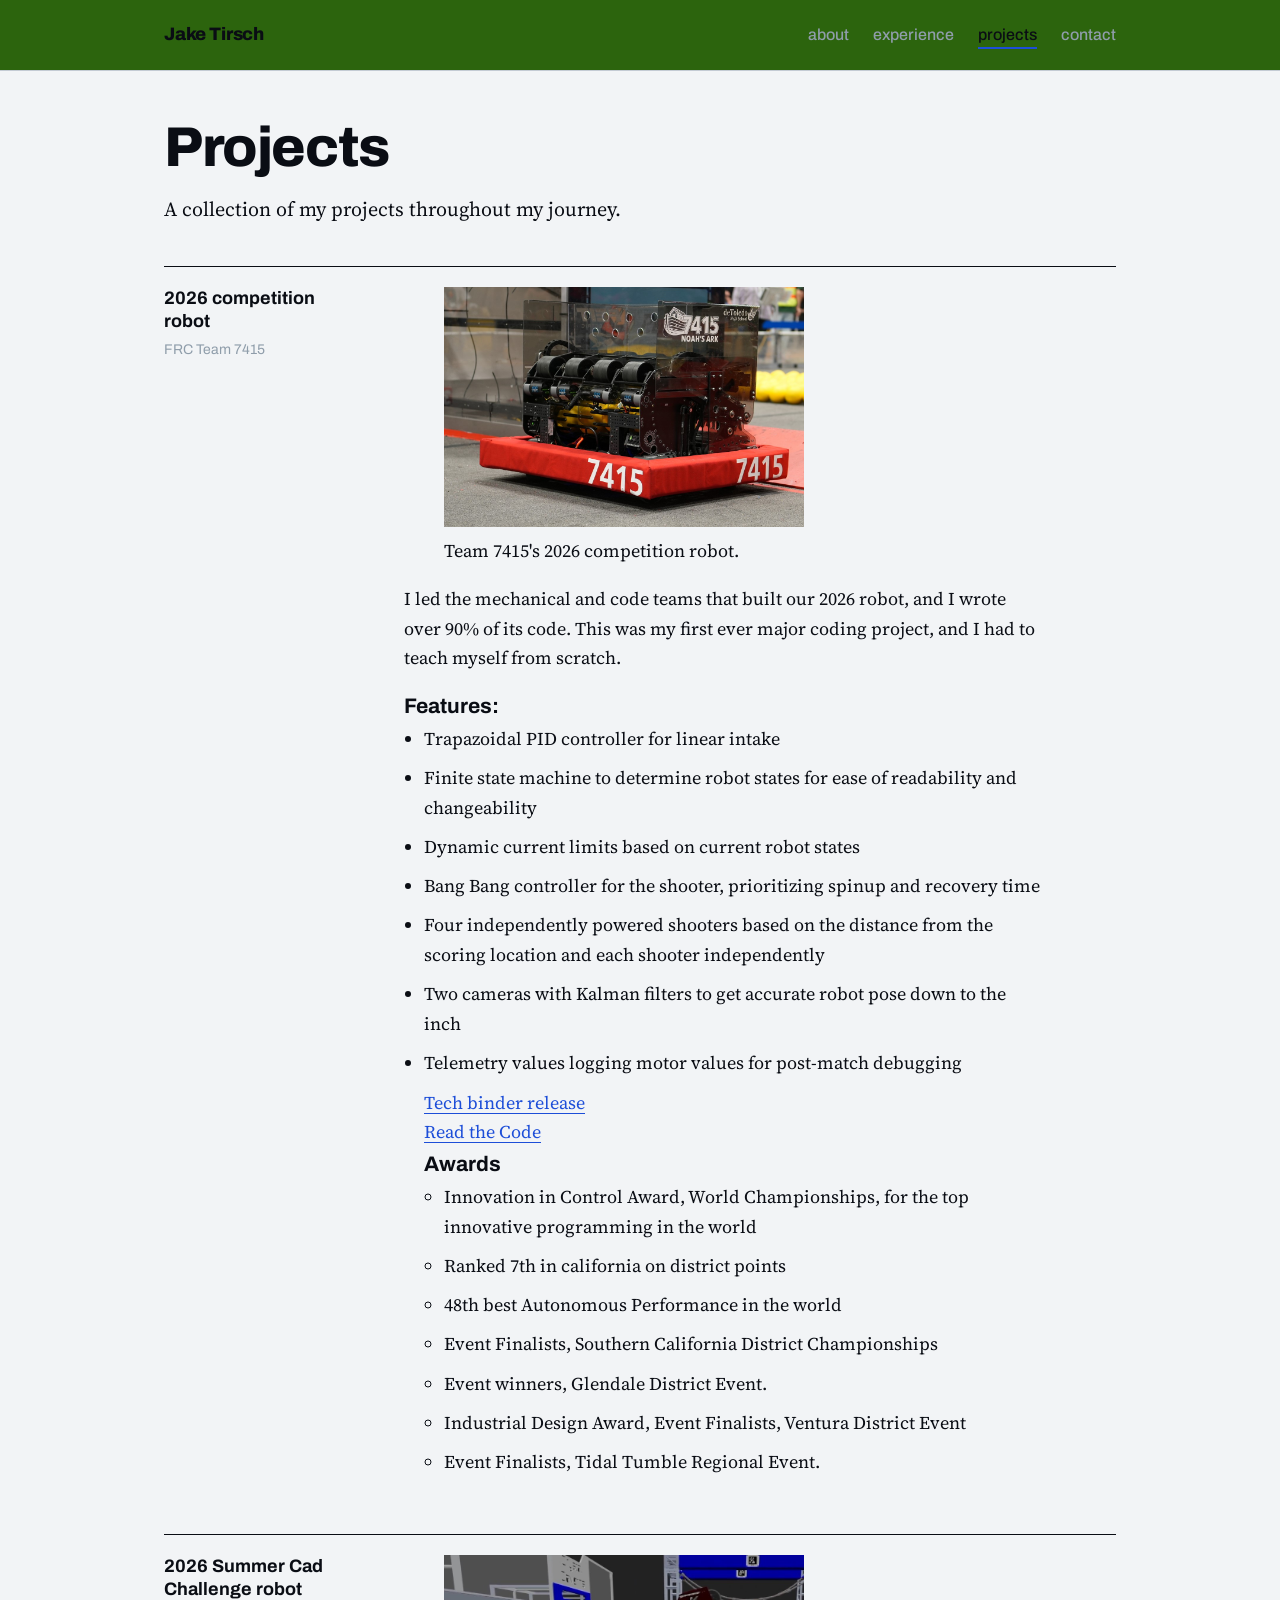
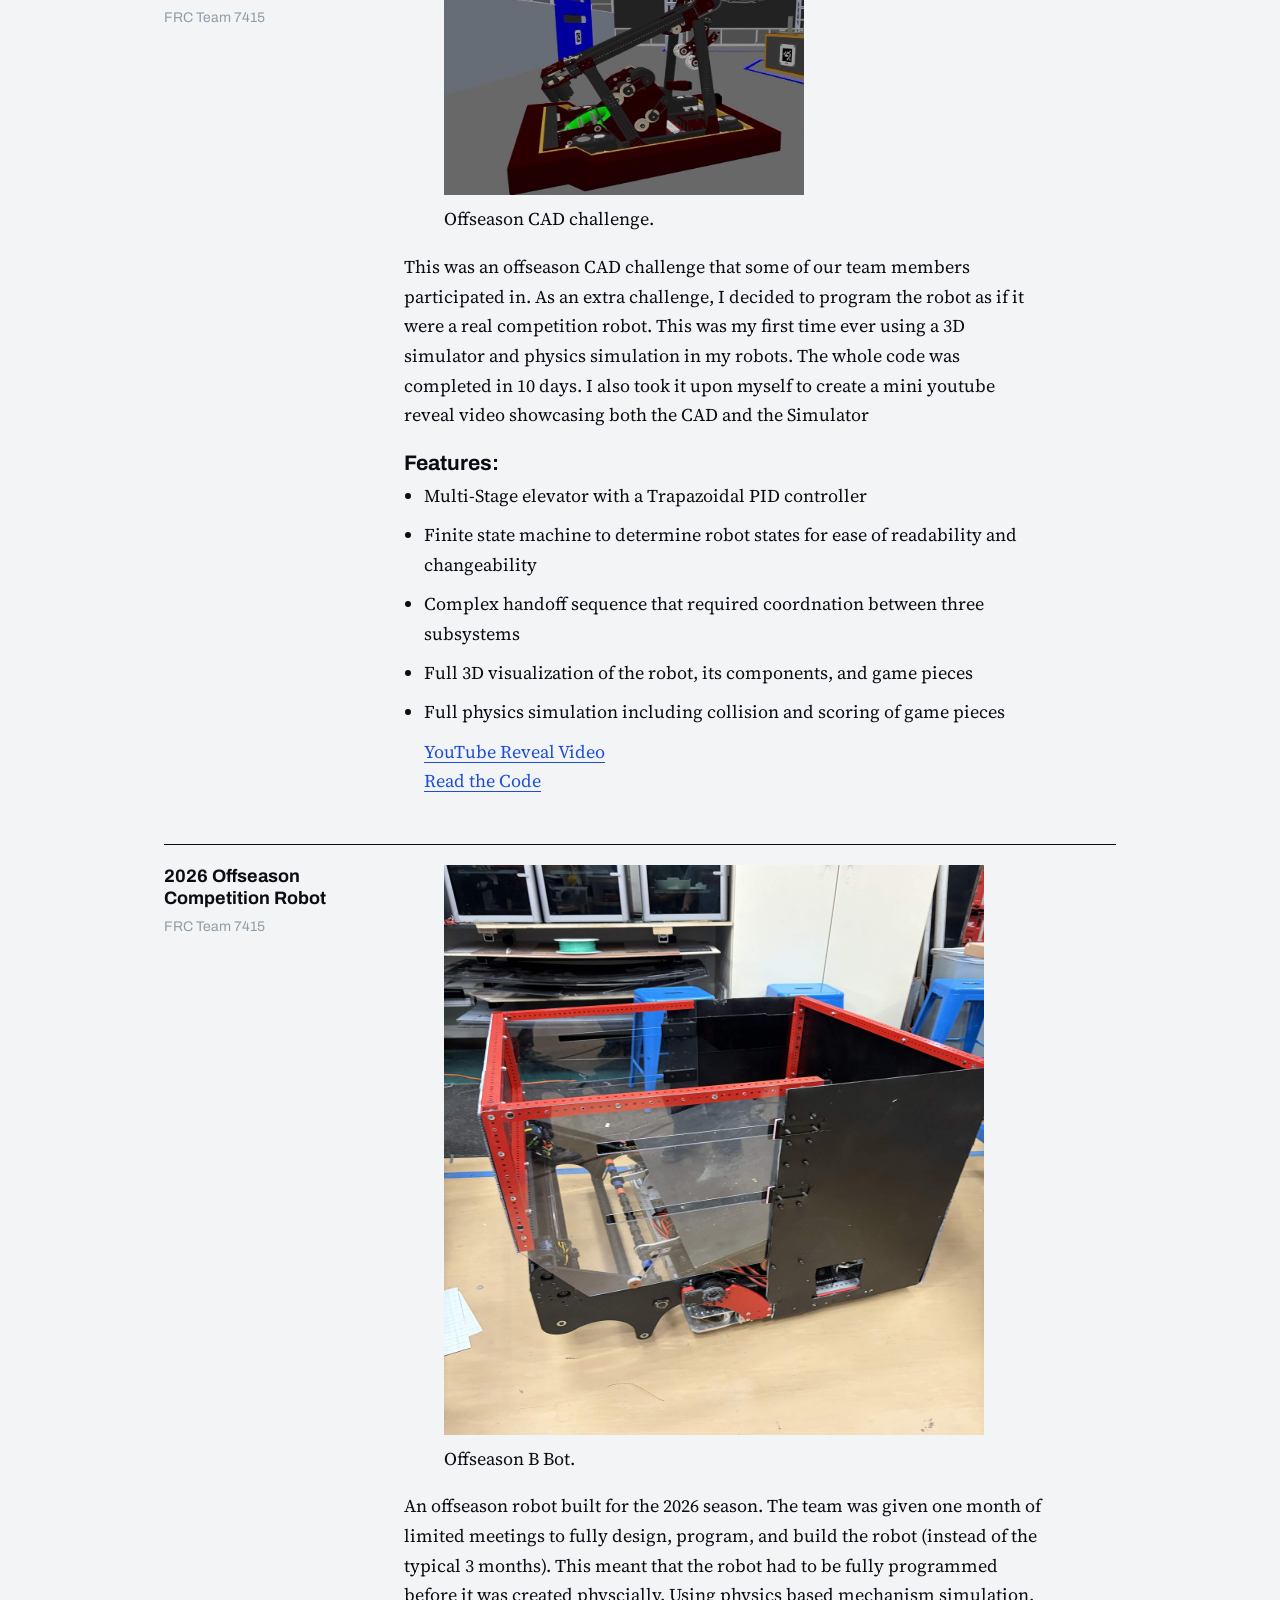
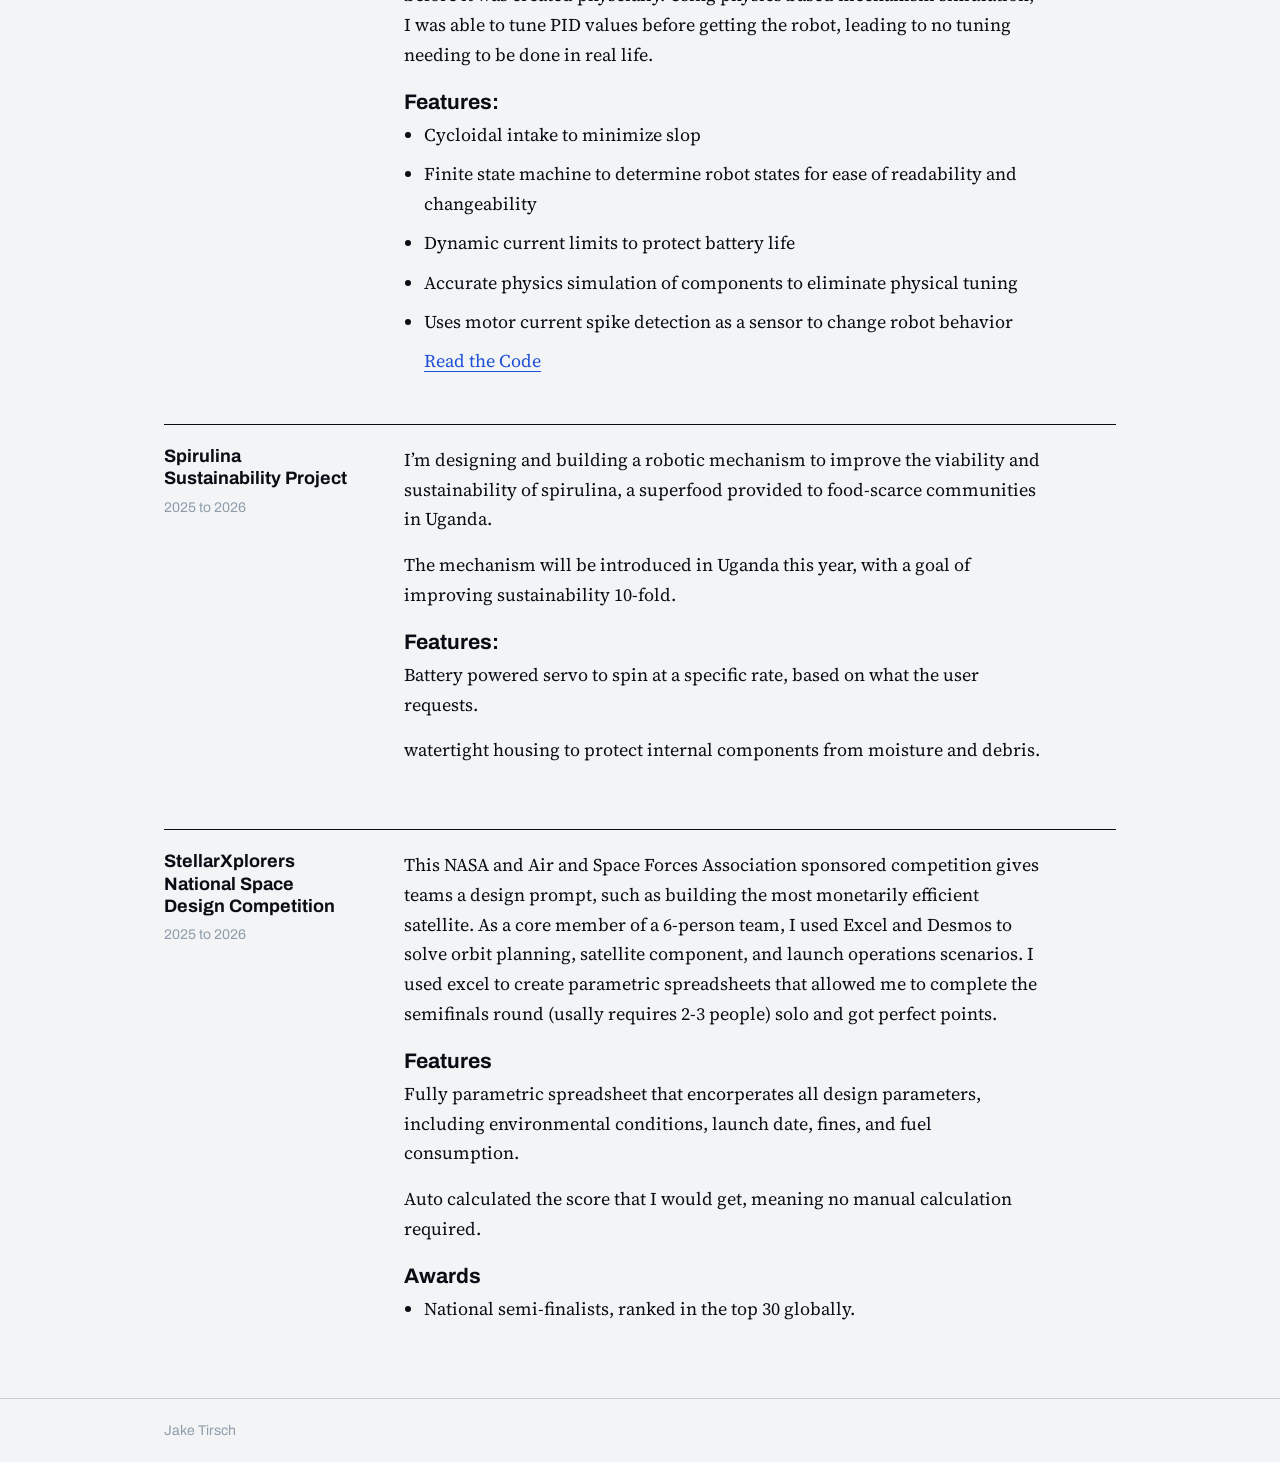
==== projects.html @ 714463dd "Init Commit yay" ====
<!DOCTYPE html>
<html lang="en">
<head>
  <meta charset="UTF-8">
  <meta name="viewport" content="width=device-width, initial-scale=1.0">
  <title>Projects | Jake Tirsch</title>
  <meta name="description" content="All my projects throughout my journey.">
  <meta name="theme-color" content="#1D4ED8">
  <link rel="preconnect" href="https://fonts.googleapis.com">
  <link rel="preconnect" href="https://fonts.gstatic.com" crossorigin>
  <link href="https://fonts.googleapis.com/css2?family=Archivo:wght@500;700;800&family=Source+Serif+4:ital,wght@0,400;0,600;1,400&display=swap" rel="stylesheet">
  <link rel="stylesheet" href="style.css">
  <link rel="stylesheet" href="projects.css">
</head>
<body>
  <header class="site-header">
    <div class="wrap">
      <a class="brand" href="index.html">Jake Tirsch</a>
      <nav class="site-nav" aria-label="Main">
        <ul>
          <li><a href="index.html">about</a></li>
          <li><a href="experience.html">experience</a></li>
          <li><a href="projects.html" aria-current="page">projects</a></li>
          <li><a href="contact.html">contact</a></li>
        </ul>
      </nav>
    </div>
  </header>

  <main>
    <div class="wrap">
      <div class="page-head">
        <h1 class="page-title">Projects</h1>
        <p class="lede">A collection of my projects throughout my journey.</p>
      </div>

      <!-- ============ PROJECT 1: 2026 competition robot ============ -->
      <section class="row" aria-labelledby="robot-h">
        <div>
          <h2 id="robot-h">2026 competition robot</h2>
          <p class="meta">FRC Team 7415</p>
        </div>
        <div class="row-body">
          <figure class="project-figure">
            <img src="Assets/ark.jpg" width="360" height="240">
            <figcaption>Team 7415's 2026 competition robot.</figcaption>
          </figure>

          <p>I led the mechanical and code teams that built our 2026 robot, and I wrote over 90% of its code. This was my first ever major coding project, and I had to teach myself from scratch.</p>
          <h3>Features:</h3>
          <ul>
            <li>Trapazoidal PID controller for linear intake</li>
            <li>Finite state machine to determine robot states for ease of readability and changeability</li>
            <li>Dynamic current limits based on current robot states</li>
            <li>Bang Bang controller for the shooter, prioritizing spinup and recovery time</li>
            <li>Four independently powered shooters based on the distance from the scoring location and each shooter independently</li>
            <li>Two cameras with Kalman filters to get accurate robot pose down to the inch</li>
            <li>Telemetry values logging motor values for post-match debugging</li>
          <div class="actions">
            <a class="button" href="https://www.chiefdelphi.com/t/team-7415-jaguar-robotics-2026-cad-code-and-tech-binder-release/521822" target="_blank" rel="noopener noreferrer">Tech binder release<span class="visually-hidden"></span></a>
            <br>
            <!-- PUT YOUR CODE LINK between the quotes after href= (for example your GitHub repo) -->
            <a class="button button-outline" href="https://github.com/Jaguar-Robotics/FRC7415-2026Code/tree/CurrentLimits" target="_blank" rel="noopener noreferrer">Read the Code<span class="visually-hidden"> </span></a>
          </div>

          <h3 class="subhead">Awards</h3>
          <ul>
            <li>Innovation in Control Award, World Championships, for the top innovative programming in the world</li>
            <li>Ranked 7th in california on district points</li>
            <li>48th best Autonomous Performance in the world</li>
            <li>Event Finalists, Southern California District Championships</li>
            <li>Event winners, Glendale District Event.</li>
            <li>Industrial Design Award, Event Finalists, Ventura District Event</li>
            <li>Event Finalists, Tidal Tumble Regional Event.</li> 

          </ul>
        </div>
      </section>

            <!-- ============ PROJECT 2: OverClocked Cadathon ============ -->
      <section class="row" aria-labelledby="robot-h">
        <div>
          <h2 id="robot-h">2026 Summer Cad Challenge robot</h2>
          <p class="meta">FRC Team 7415</p>
        </div>
        <div class="row-body">
          <figure class="project-figure">
            <img src="Assets/Phynex..jpg" width="360" height="240">
            <figcaption>Offseason CAD challenge.</figcaption>
          </figure>

          <p>This was an offseason CAD challenge that some of our team members participated in. As an extra challenge, I decided to program the robot as if it were a real competition robot. This was my first time ever using a 3D simulator and physics simulation in my robots. The whole code was completed in 10 days. I also took it upon myself to create a mini youtube reveal video showcasing both the CAD and the Simulator</p>
          <h3>Features:</h3>
          <ul>
            <li>Multi-Stage elevator with a Trapazoidal PID controller</li>
            <li>Finite state machine to determine robot states for ease of readability and changeability</li>
            <li>Complex handoff sequence that required coordnation between three subsystems</li>
            <li>Full 3D visualization of the robot, its components, and game pieces</li>
            <li>Full physics simulation including collision and scoring of game pieces</li>
          <div class="actions">
            <a class="button" href="https://www.youtube.com/watch?v=iF5AEYLJcEI" target="_blank" rel="noopener noreferrer">YouTube Reveal Video<span class="visually-hidden"></span></a>
            <br>
            <!-- PUT YOUR CODE LINK between the quotes after href= (for example your GitHub repo) -->
            <a class="button button-outline" href="https://github.com/Jaguar-Robotics/OverclockedCADATHON2026" target="_blank" rel="noopener noreferrer">Read the Code<span class="visually-hidden"> </span></a>
          </div>
      </section>

            <!-- ============ PROJECT 3: Tickbot ============ -->
      <section class="row" aria-labelledby="robot-h">
        <div>
          <h2 id="robot-h">2026 Offseason Competition Robot</h2>
          <p class="meta">FRC Team 7415</p>
        </div>
        <div class="row-body">
          <figure class="project-figure">
            <img src="Assets/Tick.jpg" width="540" height="570">
            <figcaption>Offseason B Bot.</figcaption>
          </figure>

          <p>An offseason robot built for the 2026 season. The team was given one month of limited meetings to fully design, program, and build the robot (instead of the typical 3 months). This meant that the robot had to be fully programmed before it was created physcially. Using physics based mechanism simulation, I was able to tune PID values before getting the robot, leading to no tuning needing to be done in real life.</p>
          <h3>Features:</h3>
          <ul>
            <li>Cycloidal intake to minimize slop</li>
            <li>Finite state machine to determine robot states for ease of readability and changeability</li>
            <li>Dynamic current limits to protect battery life</li>
            <li>Accurate physics simulation of components to eliminate physical tuning</li>
            <li>Uses motor current spike detection as a sensor to change robot behavior</li>
          <div class="actions">
            <a class="button" href="https://github.com/Jaguar-Robotics/2026-Rebuilt-B-Bot/tree/controls-and-outpost-update" target="_blank" rel="noopener noreferrer">Read the Code<span class="visually-hidden"></span></a>
          </div>
      </section>


      <!-- ============ PROJECT 2: Spirulina (no awards, so no Awards section) ============ -->
      <section class="row" aria-labelledby="spirulina-h">
        <div>
          <h2 id="spirulina-h">Spirulina Sustainability Project</h2>
          <p class="meta">2025 to 2026</p>
        </div>
        <div class="row-body">
          <p>I’m designing and building a robotic mechanism to improve the viability and sustainability of spirulina, a superfood provided to food-scarce communities in Uganda.</p>
          <p>The mechanism will be introduced in Uganda this year, with a goal of improving sustainability 10-fold.</p>

          <div class="notes">
            <h3>Features:</h3>
            <!-- REPLACE the text below with your own writing -->
            <p>Battery powered servo to spin at a specific rate, based on what the user requests.</p>
            <p>watertight housing to protect internal components from moisture and debris.</p>
          </div>
        </div>
      </section>

      <!-- ============ PROJECT 3: StellarXplorers ============ -->
      <section class="row" aria-labelledby="stellar-h">
        <div>
          <h2 id="stellar-h">StellarXplorers National Space Design Competition</h2>
          <p class="meta">2025 to 2026</p>
        </div>
        <div class="row-body">
          <p>This NASA and Air and Space Forces Association sponsored competition gives teams a design prompt, such as building the most monetarily efficient satellite. As a core member of a 6-person team, I used Excel and Desmos to solve orbit planning, satellite component, and launch operations scenarios. I used excel to create parametric spreadsheets that allowed me to complete the semifinals round (usally requires 2-3 people) solo and got perfect points.</p>

          <div class="notes">
            <h3>Features</h3>
            <p>Fully parametric spreadsheet that encorperates all design parameters, including environmental conditions, launch date, fines, and fuel consumption.</p>
            <p>Auto calculated the score that I would get, meaning no manual calculation required.</p>
          </div>

          <h3 class="subhead">Awards</h3>
          <ul>
            <li>National semi-finalists, ranked in the top 30 globally.</li>
          </ul>
        </div>
      </section>
    </div>
  </main>

  <footer class="site-footer">
    <div class="wrap">Jake Tirsch</div>
  </footer>
</body>
</html>
---- style.css ----
:root {
  --paper: #F2F4F6;
  --ink: #0a0d14;
  --steel: #8f9daa;
  --rule: #C4CBD4;
  --blue: #1D4ED8;
  --darkgreen: #2c640d;
  --sans: "Archivo", "Helvetica Neue", Arial, sans-serif;
  --serif: "Source Serif 4", Georgia, "Times New Roman", serif;
}

*, *::before, *::after { box-sizing: border-box; }

html { -webkit-text-size-adjust: 100%; }

body {
  margin: 0;
  background: var(--paper);
  color: var(--ink);
  font-family: var(--serif);
  font-size: 1.125rem;
  line-height: 1.65;
}

.wrap {
  max-width: 62rem;
  margin: 0 auto;
  padding: 0 1.25rem;
}

a { color: var(--blue); text-underline-offset: 0.2em; }
a:focus-visible {
  outline: 3px solid var(--blue);
  outline-offset: 3px;
  border-radius: 2px;
}

/* Header and navigation */
.site-header { border-bottom: 1px solid var(--rule); }
.site-header .wrap {
  display: flex;
  flex-wrap: wrap;
  align-items: baseline;
  justify-content: space-between;
  gap: 0.5rem 2rem;
  padding-top: 1.25rem;
  padding-bottom: 1.25rem;
}
.site-header {
  background: var(--darkgreen);
  border-bottom: 1px solid var(--rule);
}
.brand {
  font-family: var(--sans);
  font-weight: 800;
  font-size: 1.125rem;
  letter-spacing: -0.01em;
  color: var(--ink);
  text-decoration: none;
}
.site-nav ul {
  display: flex;
  flex-wrap: wrap;
  gap: 0.25rem 1.5rem;
  list-style: none;
  margin: 0;
  padding: 0;
  font-family: var(--sans);
  font-weight: 500;
  font-size: 1rem;
}
.site-nav a {
  color: var(--steel);
  text-decoration: none;
  padding: 0.25rem 0;
  border-bottom: 2px solid transparent;
}
.site-nav a:hover { color: var(--ink); }
.site-nav a[aria-current="page"] {
  color: var(--ink);
  border-bottom-color: var(--blue);
}

main { padding: 3rem 0 4rem; }

/* Headings */
h1, h2, h3 { font-family: var(--sans); margin: 0; }

.page-title {
  font-weight: 800;
  font-size: clamp(2.25rem, 6vw, 3.5rem);
  line-height: 1.05;
  letter-spacing: -0.025em;
}
.lede {
  font-size: 1.25rem;
  max-width: 36rem;
  margin: 1rem 0 0;
}

/* Home hero: a dimensioned name and a drawing-style title block */
.measure { display: inline-block; max-width: 100%; }

.dim {
  display: flex;
  align-items: center;
  gap: 0.75rem;
  color: var(--blue);
  font-family: var(--sans);
  font-weight: 500;
  font-size: 0.875rem;
  border-left: 1px solid currentColor;
  border-right: 1px solid currentColor;
  padding: 0.35rem 0;
  margin-bottom: 0.25rem;
}
.dim i {
  display: block;
  flex: 1;
  height: 1px;
  background: currentColor;
  position: relative;
}
.dim i:first-child::before,
.dim i:last-child::after {
  content: "";
  position: absolute;
  top: -4px;
  width: 9px;
  height: 9px;
  background: currentColor;
}
.dim i:first-child::before {
  left: 0;
  clip-path: polygon(0 50%, 100% 0, 100% 100%);
}
.dim i:last-child::after {
  right: 0;
  clip-path: polygon(100% 50%, 0 0, 0 100%);
}

.hero-name {
  font-weight: 400;
  font-size: 	clamp(2rem, 6vw, 3.5rem);
  line-height: 0.95;
  letter-spacing: -0.04em;
}
.intro {
  font-size: 1.375rem;
  max-width: 38rem;
  margin: 2rem 0 0;
}

.titleblock {
  display: grid;
  grid-template-columns: repeat(auto-fit, minmax(11rem, 1fr));
  gap: 1px;
  background: var(--ink);
  border: 2px solid var(--ink);
  margin: 2.5rem 0 0;
  font-family: var(--sans);
}
.titleblock > div {
  background: var(--paper);
  padding: 0.6rem 0.9rem;
}
.titleblock dt {
  font-size: 0.8125rem;
  color: var(--steel);
}
.titleblock dd {
  margin: 0;
  font-weight: 600;
  font-size: 1rem;
  line-height: 1.35;
}

/* Content rows: heading in the left column, content on the right */
.row {
  display: grid;
  grid-template-columns: 12rem 1fr;
  gap: 1rem 3rem;
  border-top: 1px solid var(--ink);
  padding-top: 1.25rem;
  margin-top: 3rem;
}
.row h2 {
  font-size: 1.125rem;
  font-weight: 700;
  line-height: 1.25;
}
.row .meta {
  margin: 0.35rem 0 0;
  font-family: var(--sans);
  font-size: 0.875rem;
  color: var(--steel);
}
.row-body { max-width: 40rem; }
.row-body > :first-child { margin-top: 0; }
.row-body p { margin: 0 0 1rem; }
.row-body ul { margin: 0; padding-left: 1.25rem; }
.row-body li { margin-bottom: 0.6rem; }

.page-head + .row { margin-top: 2.5rem; }

/* Results table */
table {
  width: 100%;
  border-collapse: collapse;
  font-size: 1rem;
  line-height: 1.5;
}
caption {
  text-align: left;
  font-family: var(--sans);
  font-size: 0.875rem;
  color: var(--steel);
  padding-bottom: 0.5rem;
}
th, td {
  text-align: left;
  vertical-align: top;
  padding: 0.7rem 1rem 0.7rem 0;
  border-bottom: 1px solid var(--rule);
}
thead th {
  font-family: var(--sans);
  font-weight: 500;
  font-size: 0.875rem;
  color: var(--steel);
  border-bottom: 1px solid var(--ink);
}
tbody th {
  font-family: var(--sans);
  font-weight: 700;
  width: 38%;
}

/* Contact */
.email {
  font-family: var(--sans);
  font-weight: 700;
  font-size: clamp(1.25rem, 4vw, 1.75rem);
  overflow-wrap: anywhere;
}

/* Footer */
.site-footer {
  border-top: 1px solid var(--rule);
  font-family: var(--sans);
  font-size: 0.875rem;
  color: var(--steel);
}
.site-footer .wrap { padding-top: 1.25rem; padding-bottom: 1.25rem; }

@media (max-width: 48rem) {
  .row { grid-template-columns: 1fr; gap: 0.5rem; }
  main { padding-top: 2rem; }
  tbody th { width: 42%; }
}
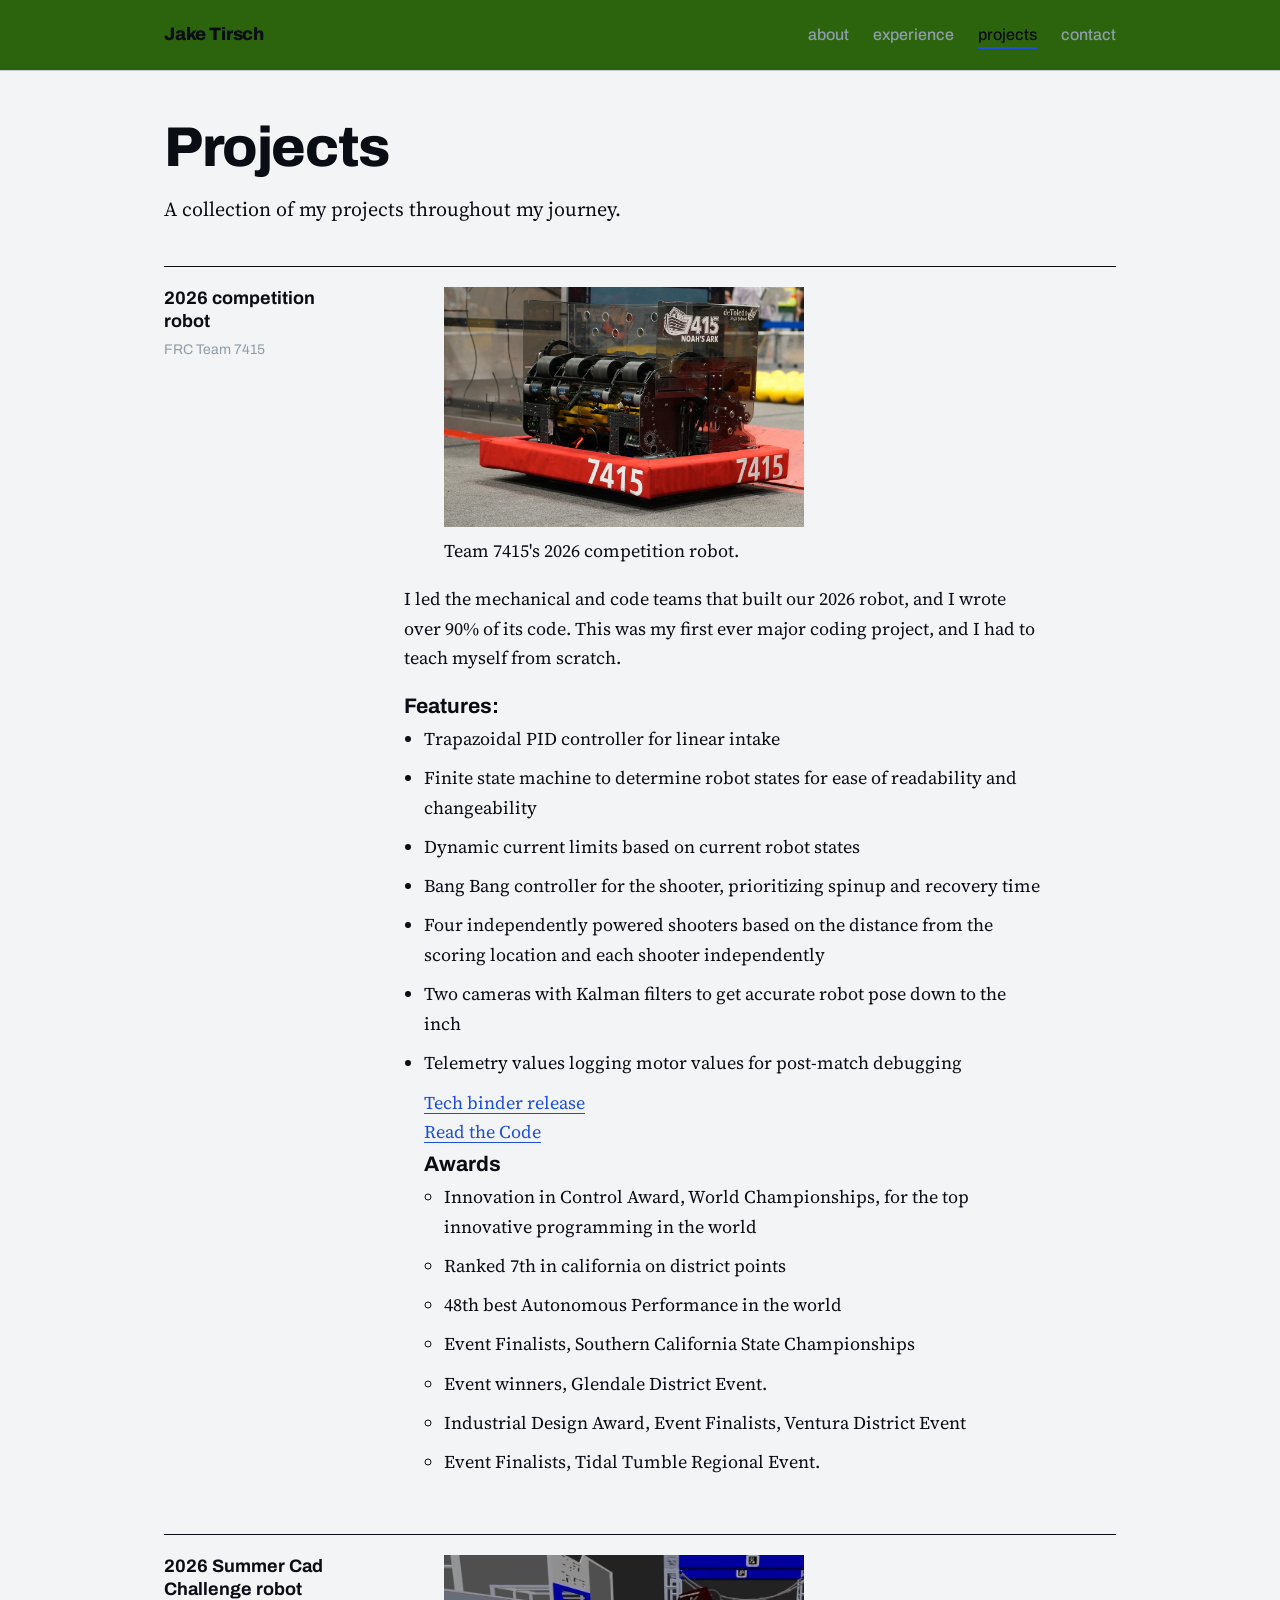
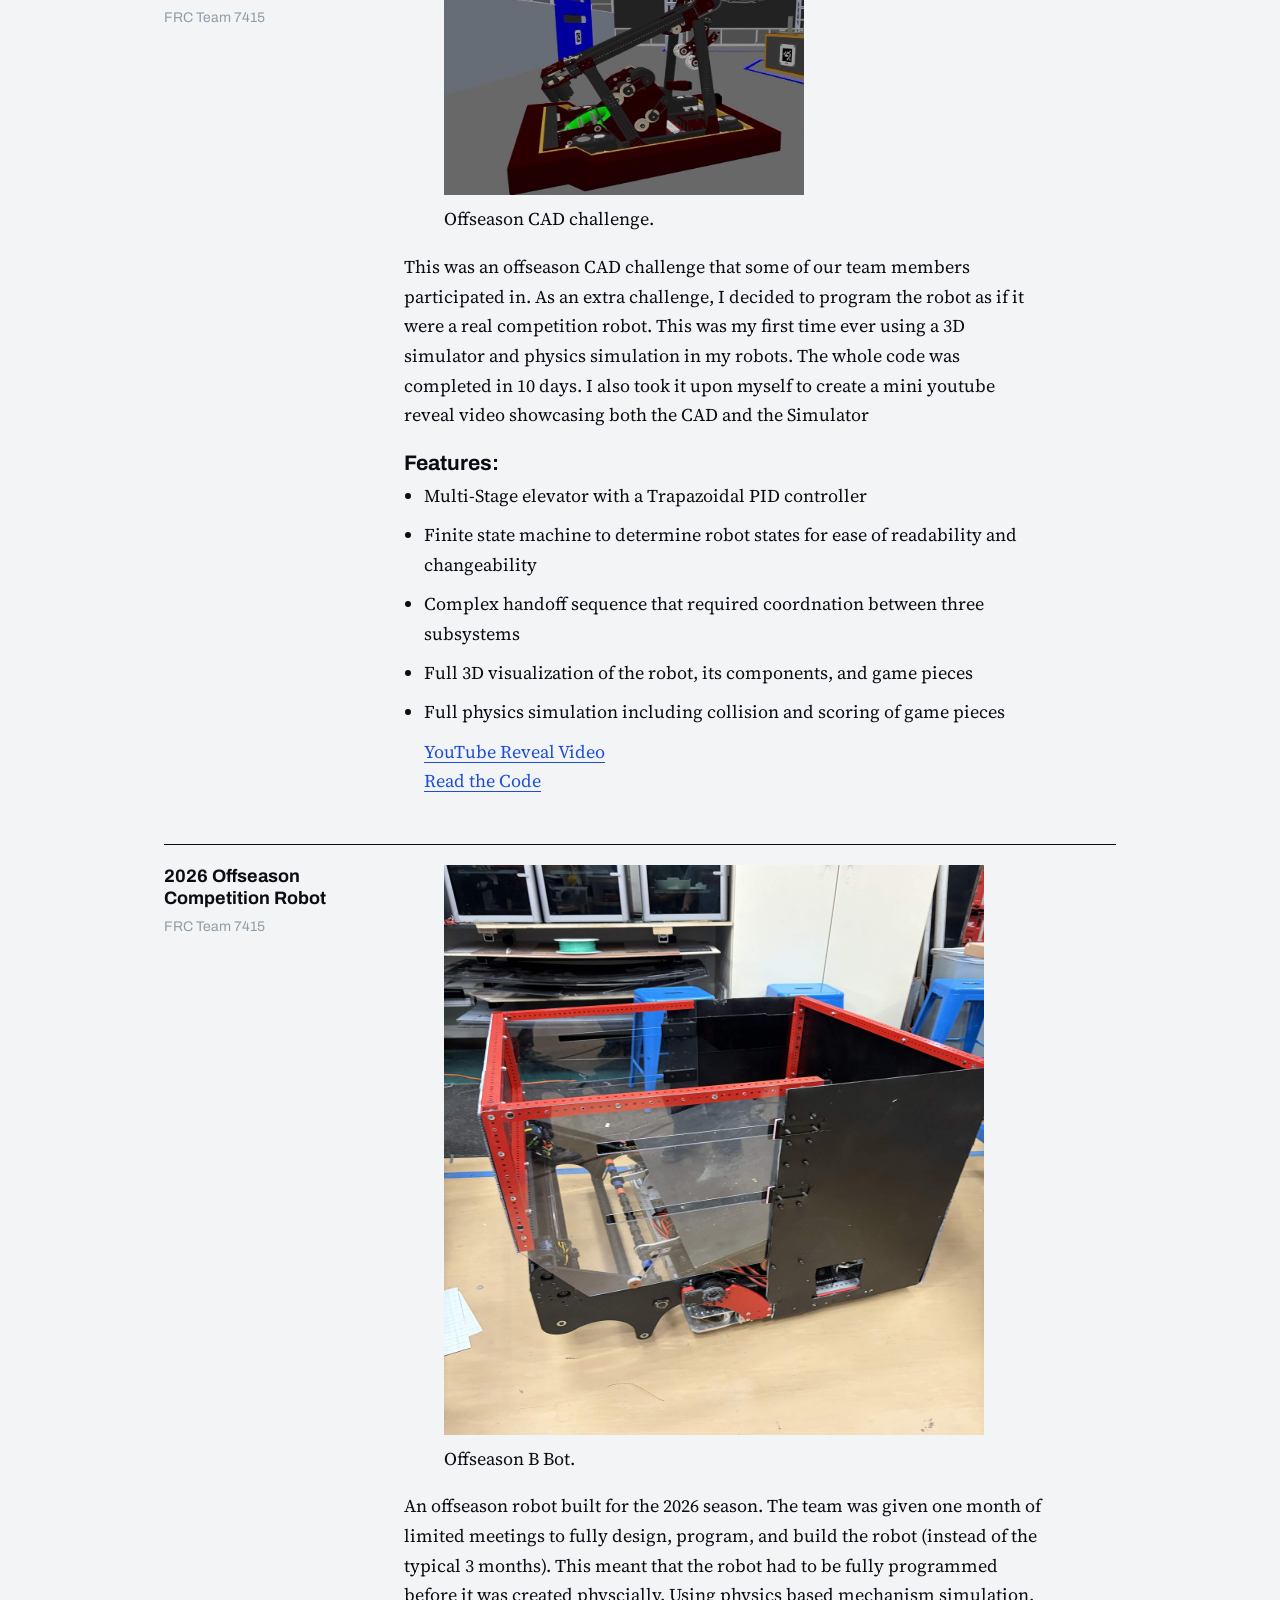
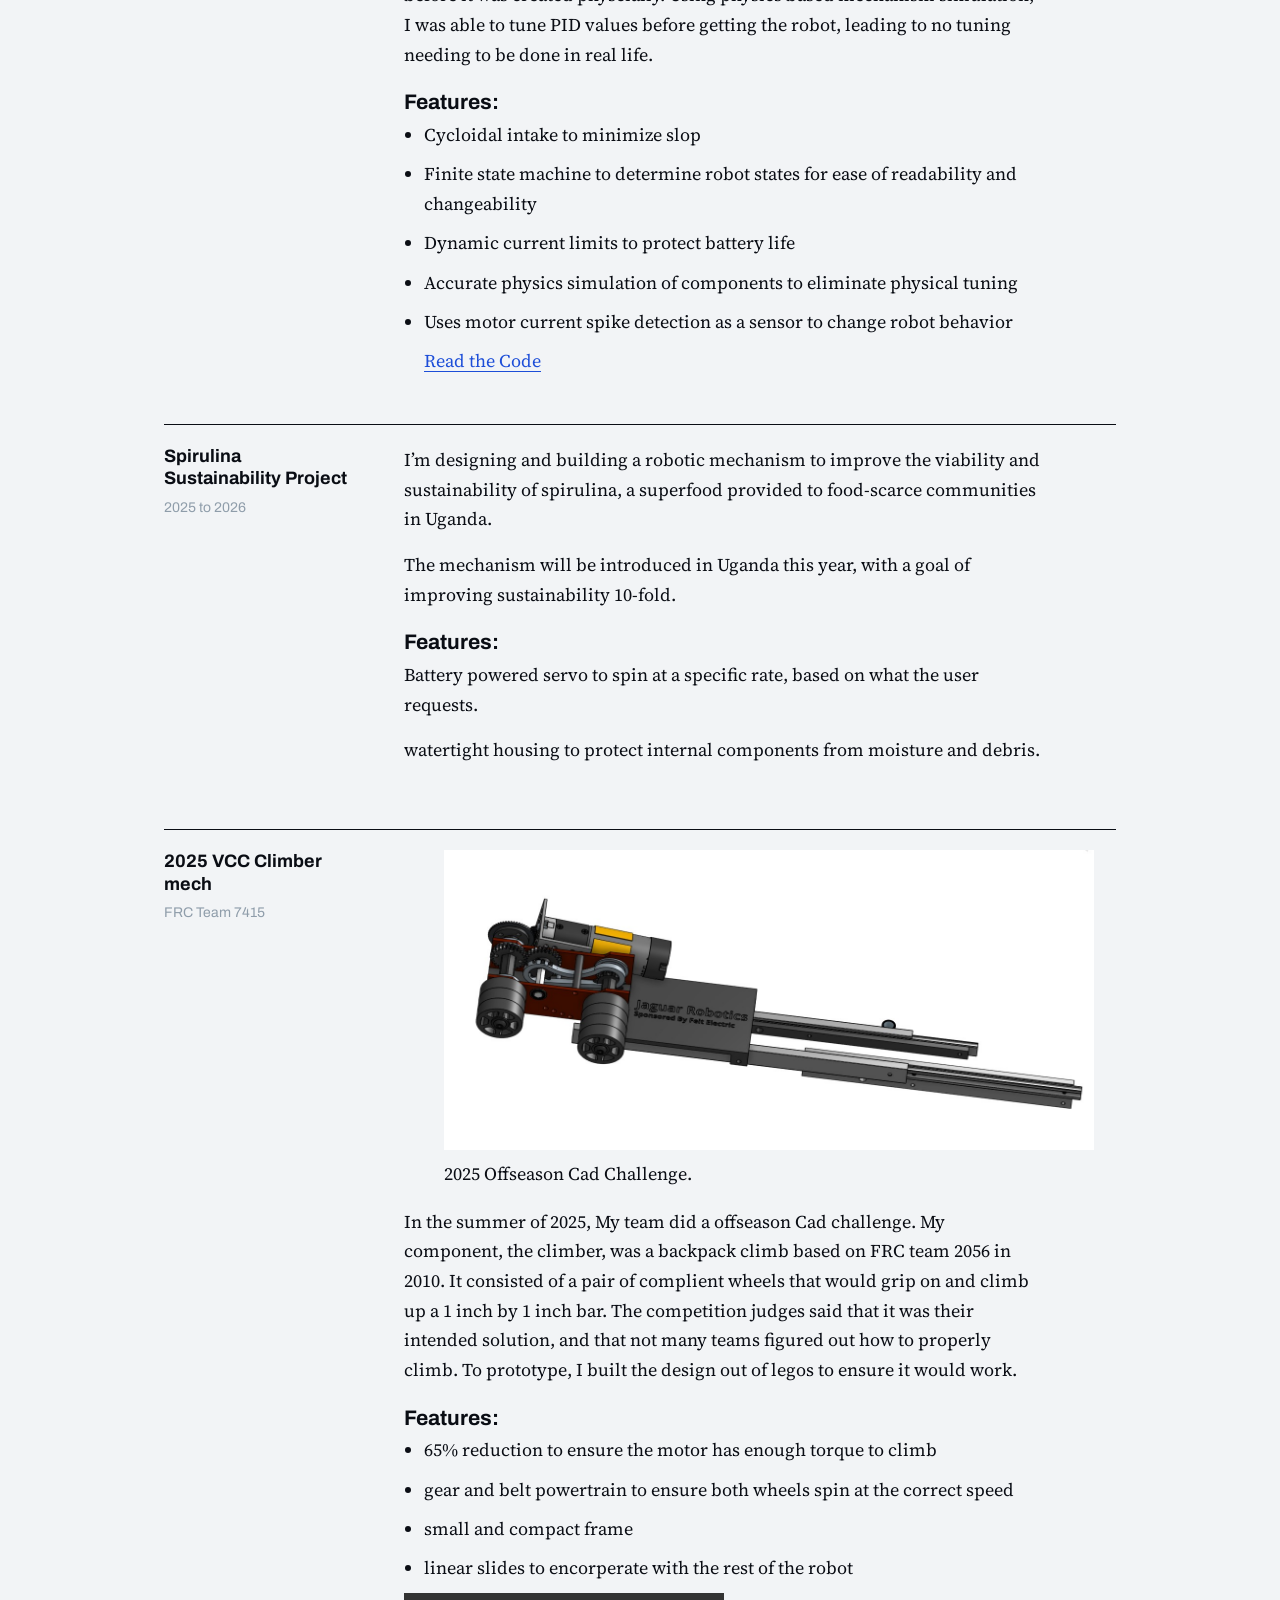
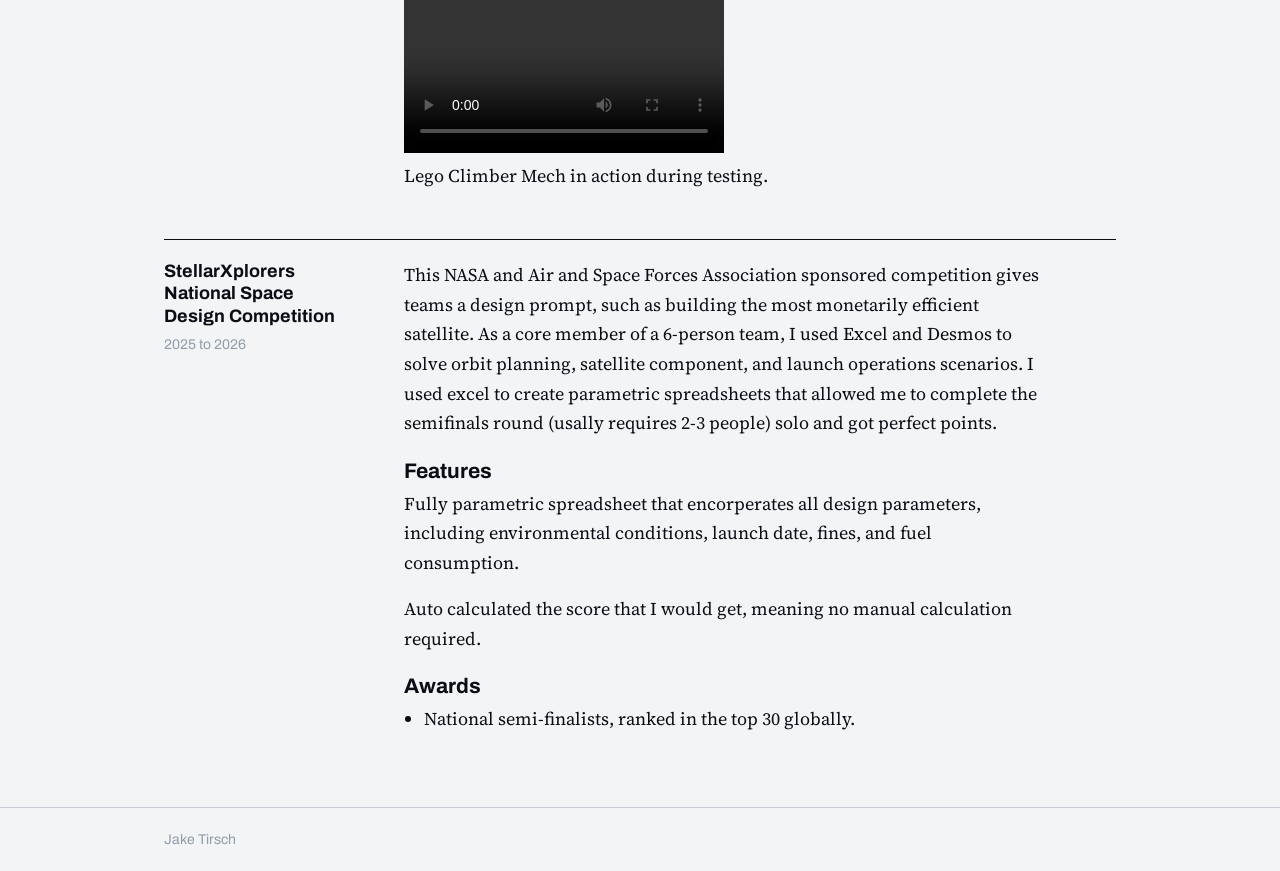
==== commit 73f9ed56: "sum sum update sum" ====
--- a/projects.html
+++ b/projects.html
@@ -68,7 +68,7 @@
             <li>Innovation in Control Award, World Championships, for the top innovative programming in the world</li>
             <li>Ranked 7th in california on district points</li>
             <li>48th best Autonomous Performance in the world</li>
-            <li>Event Finalists, Southern California District Championships</li>
+            <li>Event Finalists, Southern California State Championships</li>
             <li>Event winners, Glendale District Event.</li>
             <li>Industrial Design Award, Event Finalists, Ventura District Event</li>
             <li>Event Finalists, Tidal Tumble Regional Event.</li> 
@@ -150,6 +150,38 @@
         </div>
       </section>
 
+<!-- ============ PROJECT 5: Climber thingie for VCC ============ -->
+      <section class="row" aria-labelledby="robot-h">
+        <div>
+          <h2 id="robot-h">2025 VCC Climber mech</h2>
+          <p class="meta">FRC Team 7415</p>
+        </div>
+        <div class="row-body">
+          <figure class="project-figure">
+            <img src="Assets/Climber.jpg" width="650" height="300">
+            <figcaption>2025 Offseason Cad Challenge.</figcaption>
+          </figure>
+
+          <p>In the summer of 2025, My team did a offseason Cad challenge. My component, the climber, was a backpack climb based on FRC team 2056 in 2010. It consisted of a pair of complient wheels that would grip on and climb up a 1 inch by 1 inch bar. The competition judges said that it was their intended solution, and that not many teams figured out how to properly climb. To prototype, I built the design out of legos to ensure it would work.</p>
+          <h3>Features:</h3>
+          <ul>
+            <li>65% reduction to ensure the motor has enough torque to climb </li>
+            <li>gear and belt powertrain to ensure both wheels spin at the correct speed</li>
+            <li>small and compact frame</li>
+            <li>linear slides to encorperate with the rest of the robot</li>
+          </ul> 
+
+          <!-- REPLACED LINK WITH VIDEO -->
+          <div class="video-container">
+            <video width="50%" max-width="650" controls preload="metadata">
+              <source src="Assets/videoClimb.mp4" type="video/mp4">
+              Your browser does not support the video tag.
+            </video>
+            <figcaption>Lego Climber Mech in action during testing.</figcaption>
+          </div>
+        </div> 
+      </section>
+
       <!-- ============ PROJECT 3: StellarXplorers ============ -->
       <section class="row" aria-labelledby="stellar-h">
         <div>
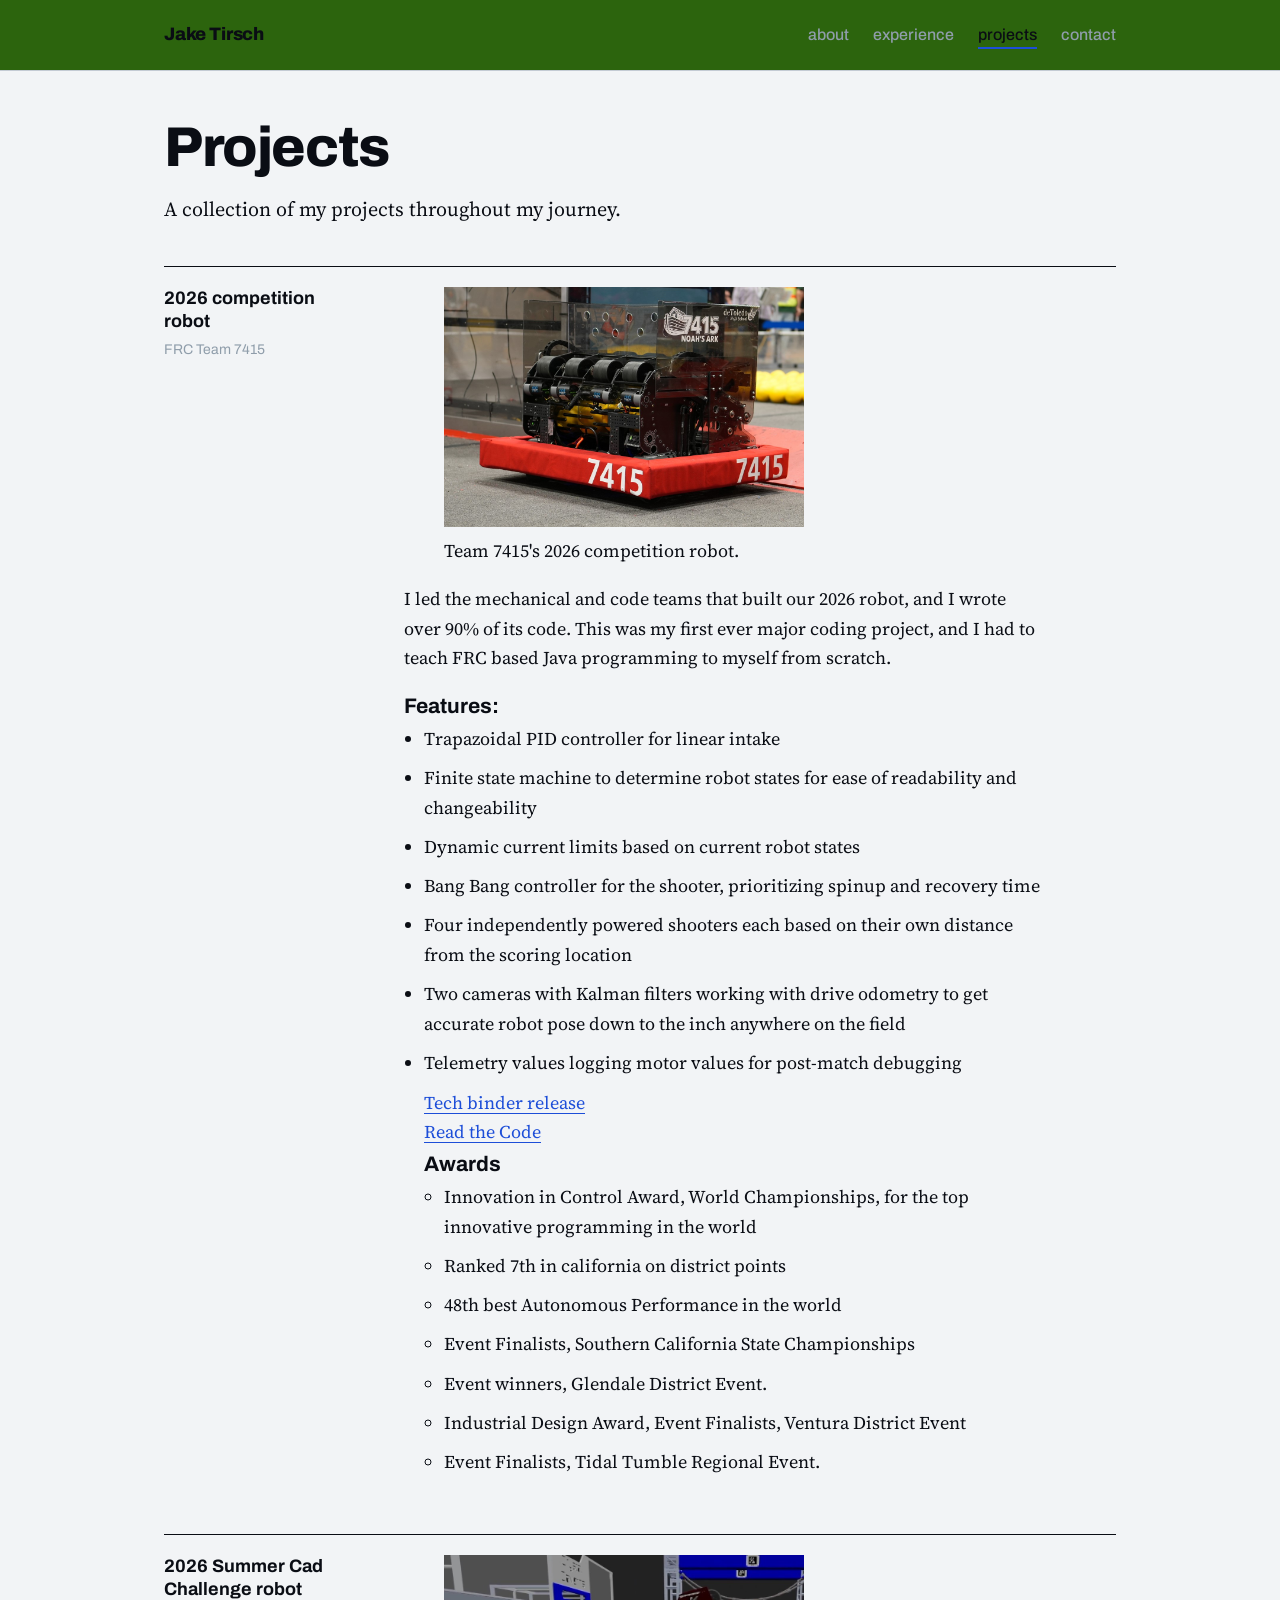
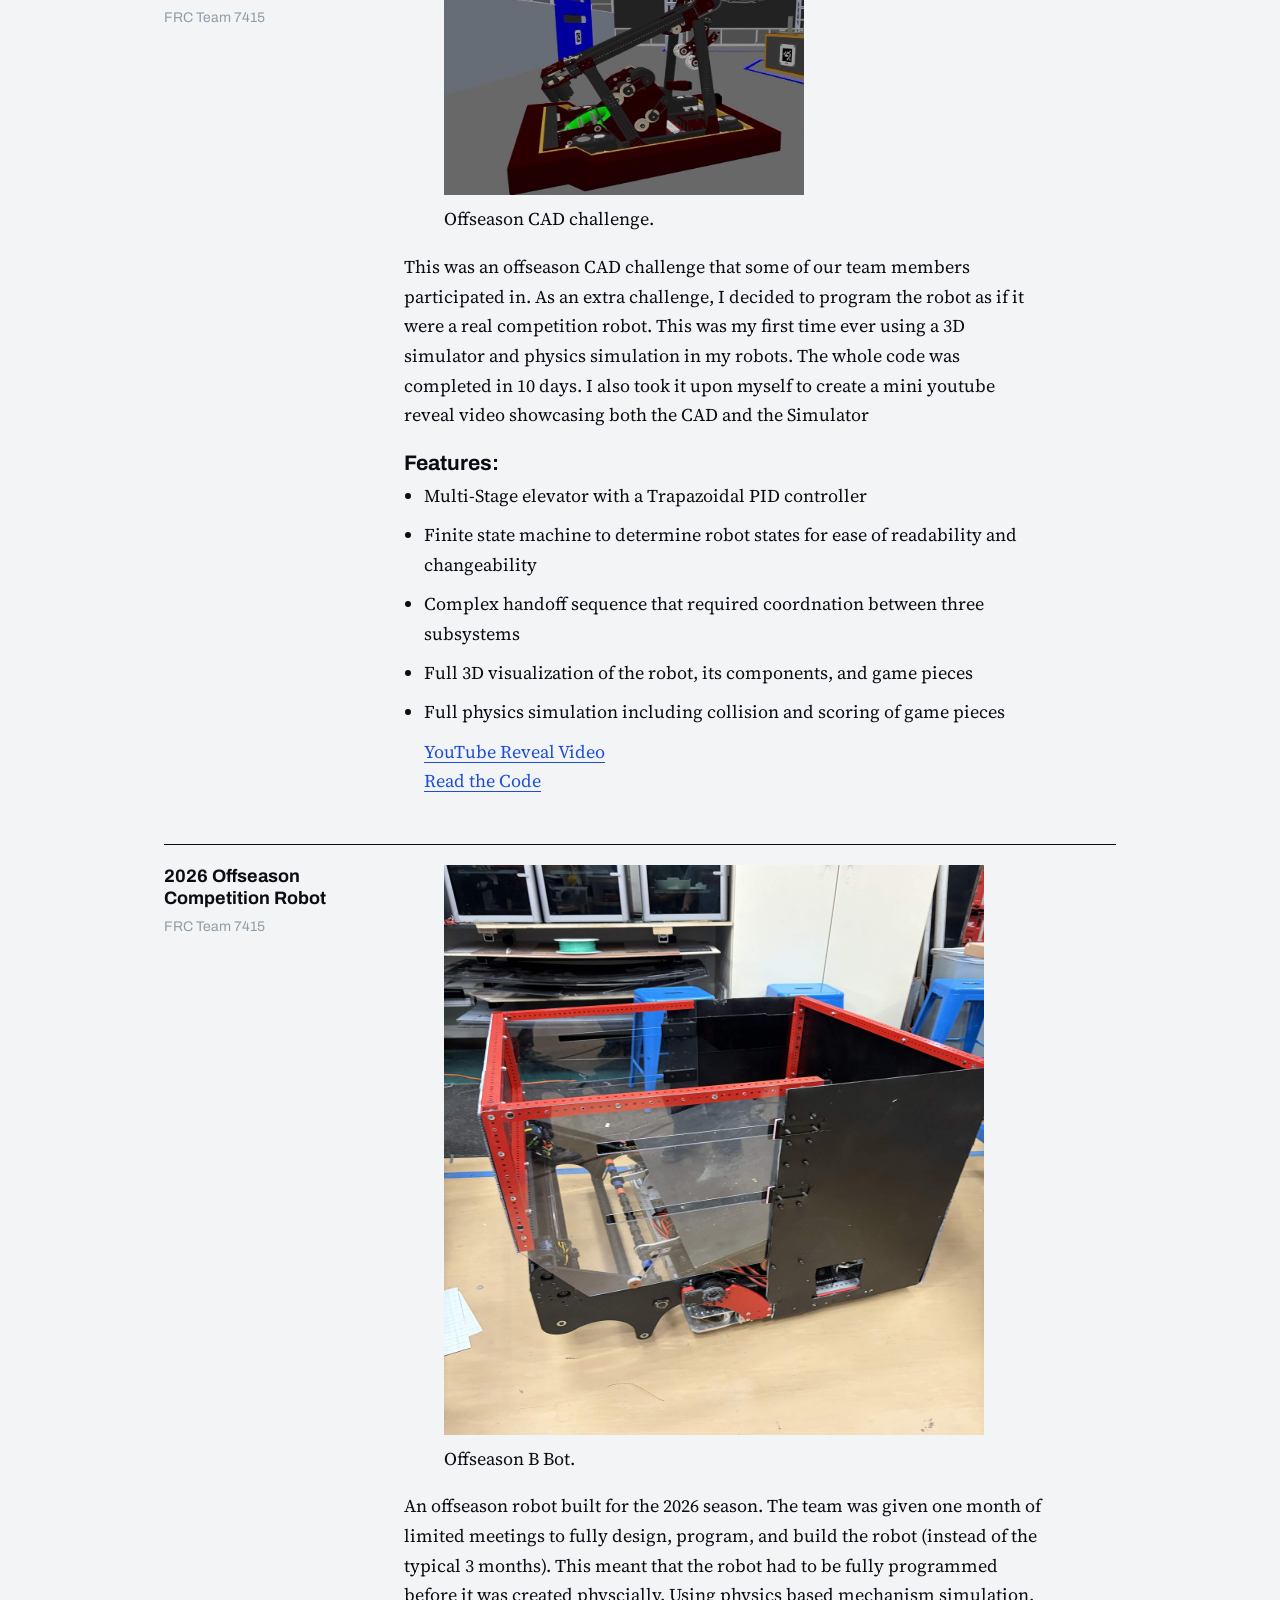
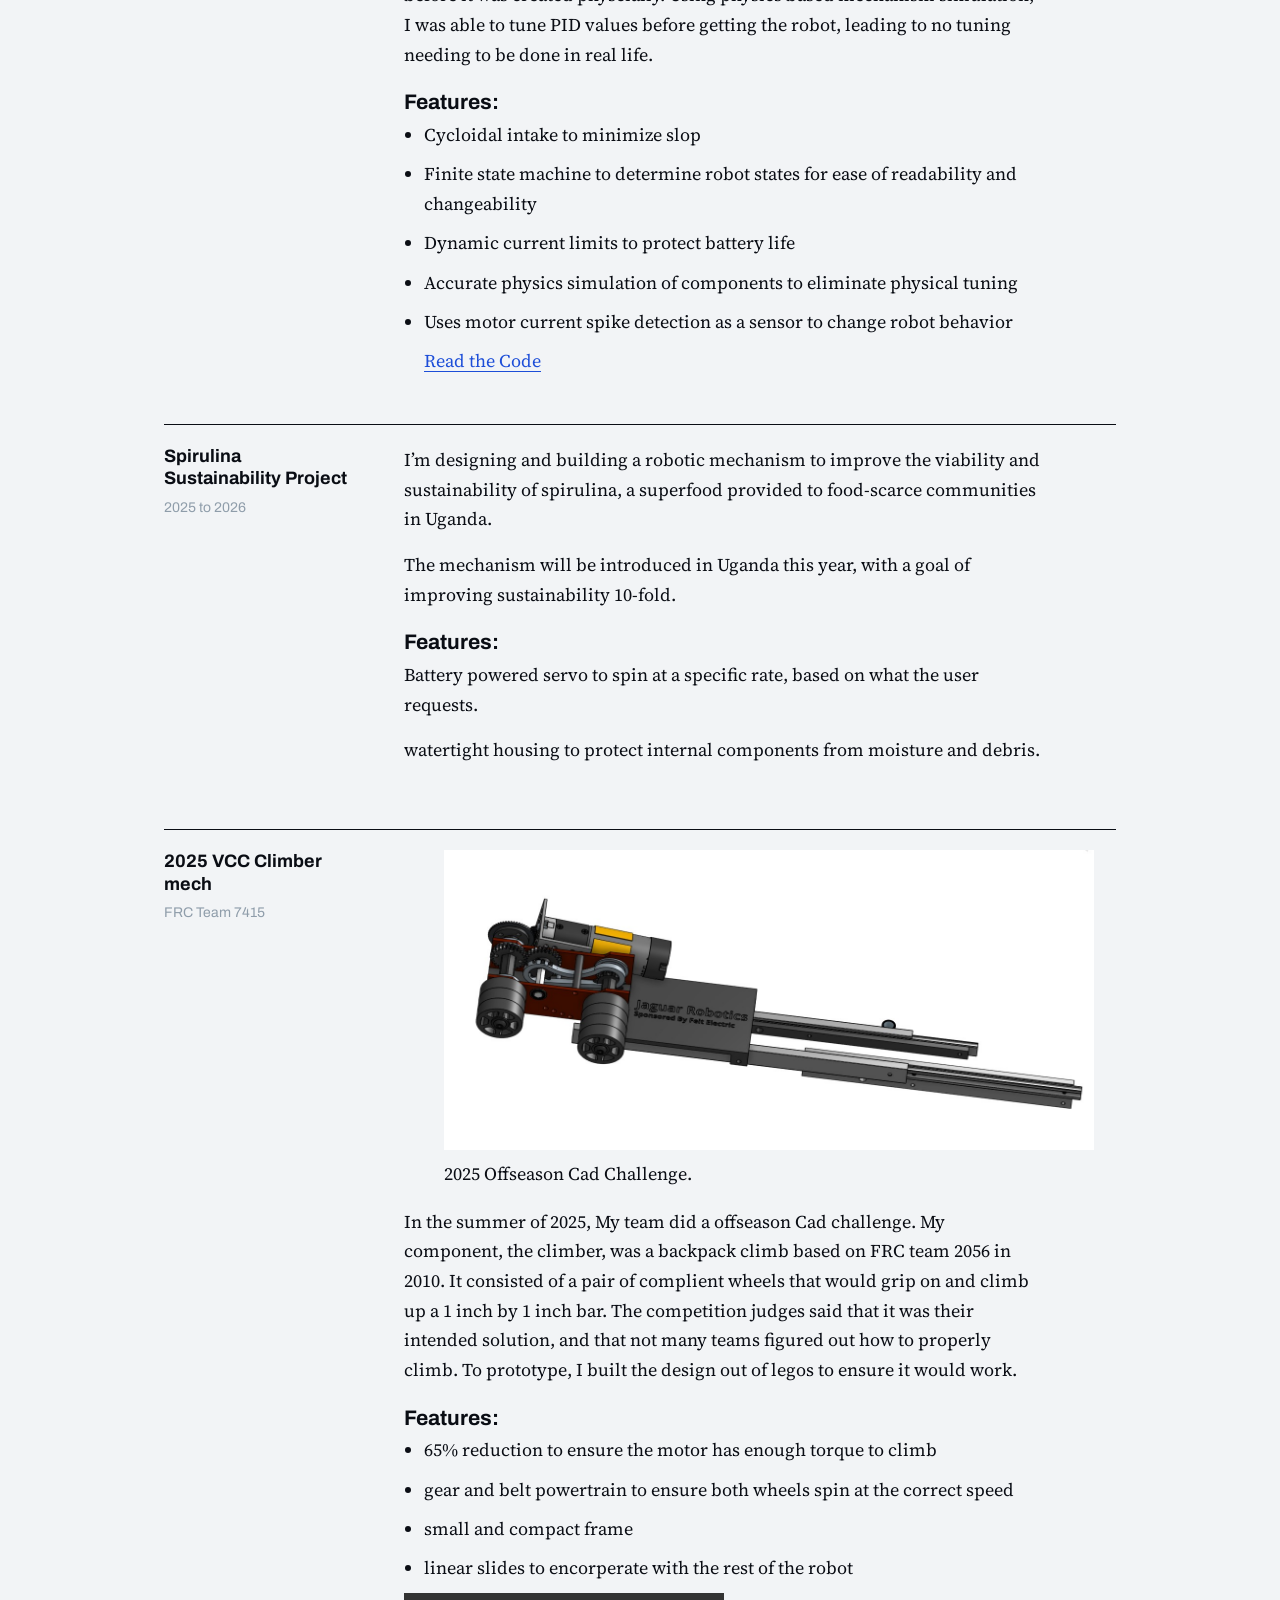
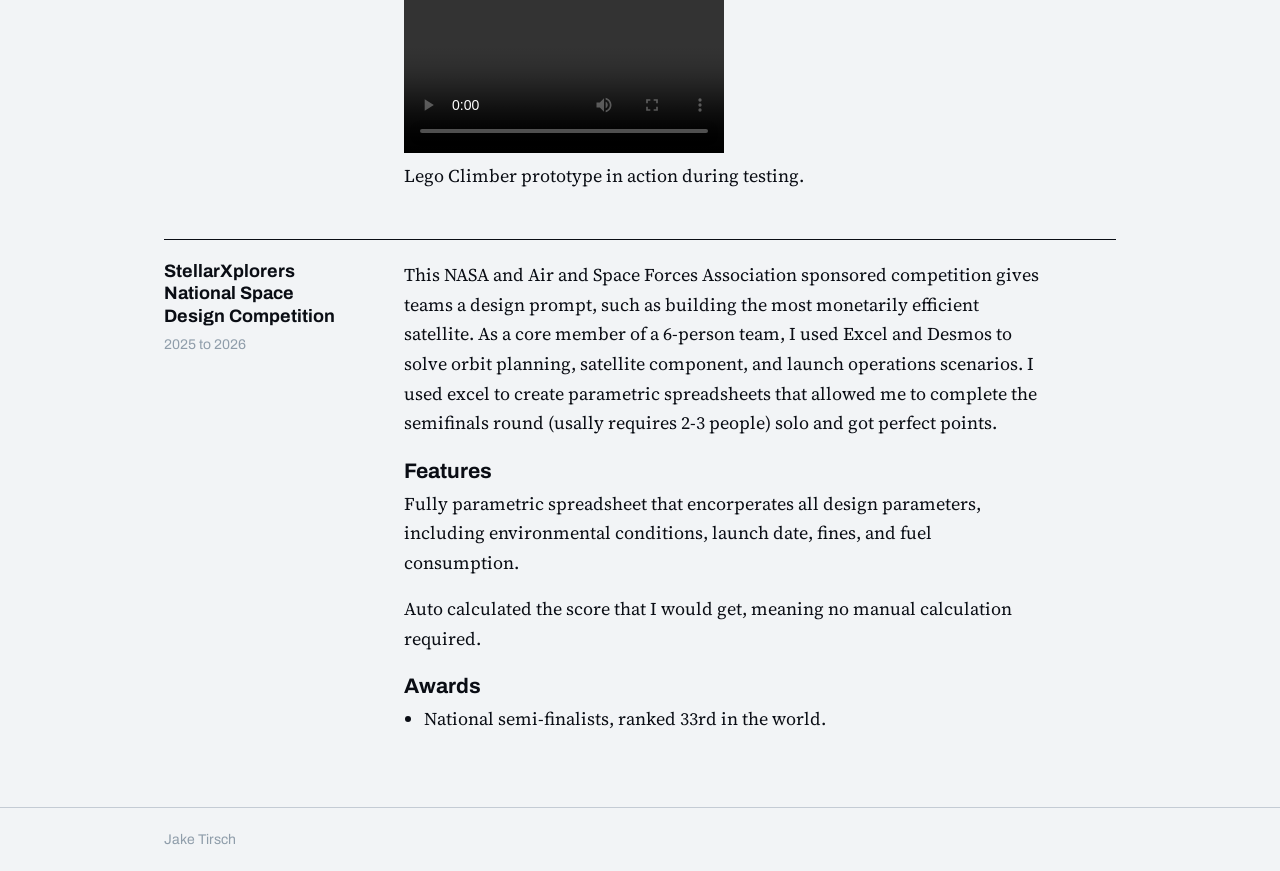
==== commit ee1ef2b4: "update" ====
--- a/projects.html
+++ b/projects.html
@@ -46,21 +46,21 @@
             <figcaption>Team 7415's 2026 competition robot.</figcaption>
           </figure>
 
-          <p>I led the mechanical and code teams that built our 2026 robot, and I wrote over 90% of its code. This was my first ever major coding project, and I had to teach myself from scratch.</p>
+          <p>I led the mechanical and code teams that built our 2026 robot, and I wrote over 90% of its code. This was my first ever major coding project, and I had to teach FRC based Java programming to myself from scratch.</p>
           <h3>Features:</h3>
           <ul>
             <li>Trapazoidal PID controller for linear intake</li>
             <li>Finite state machine to determine robot states for ease of readability and changeability</li>
             <li>Dynamic current limits based on current robot states</li>
             <li>Bang Bang controller for the shooter, prioritizing spinup and recovery time</li>
-            <li>Four independently powered shooters based on the distance from the scoring location and each shooter independently</li>
-            <li>Two cameras with Kalman filters to get accurate robot pose down to the inch</li>
+            <li>Four independently powered shooters each based on their own distance from the scoring location</li>
+            <li>Two cameras with Kalman filters working with drive odometry to get accurate robot pose down to the inch anywhere on the field</li>
             <li>Telemetry values logging motor values for post-match debugging</li>
           <div class="actions">
             <a class="button" href="https://www.chiefdelphi.com/t/team-7415-jaguar-robotics-2026-cad-code-and-tech-binder-release/521822" target="_blank" rel="noopener noreferrer">Tech binder release<span class="visually-hidden"></span></a>
             <br>
             <!-- PUT YOUR CODE LINK between the quotes after href= (for example your GitHub repo) -->
-            <a class="button button-outline" href="https://github.com/Jaguar-Robotics/FRC7415-2026Code/tree/CurrentLimits" target="_blank" rel="noopener noreferrer">Read the Code<span class="visually-hidden"> </span></a>
+            <a class="button button-outline" href="https://github.com/Jaguar-Robotics/FRC7415-2026Code/tree/CurrentLimits/src/main/java/frc/robot" target="_blank" rel="noopener noreferrer">Read the Code<span class="visually-hidden"> </span></a>
           </div>
 
           <h3 class="subhead">Awards</h3>
@@ -101,7 +101,7 @@
             <a class="button" href="https://www.youtube.com/watch?v=iF5AEYLJcEI" target="_blank" rel="noopener noreferrer">YouTube Reveal Video<span class="visually-hidden"></span></a>
             <br>
             <!-- PUT YOUR CODE LINK between the quotes after href= (for example your GitHub repo) -->
-            <a class="button button-outline" href="https://github.com/Jaguar-Robotics/OverclockedCADATHON2026" target="_blank" rel="noopener noreferrer">Read the Code<span class="visually-hidden"> </span></a>
+            <a class="button button-outline" href="https://github.com/Jaguar-Robotics/OverclockedCADATHON2026/tree/main/src/main/java/frc/robot" target="_blank" rel="noopener noreferrer">Read the Code<span class="visually-hidden"> </span></a>
           </div>
       </section>
 
@@ -126,7 +126,7 @@
             <li>Accurate physics simulation of components to eliminate physical tuning</li>
             <li>Uses motor current spike detection as a sensor to change robot behavior</li>
           <div class="actions">
-            <a class="button" href="https://github.com/Jaguar-Robotics/2026-Rebuilt-B-Bot/tree/controls-and-outpost-update" target="_blank" rel="noopener noreferrer">Read the Code<span class="visually-hidden"></span></a>
+            <a class="button" href="https://github.com/Jaguar-Robotics/2026-Rebuilt-B-Bot/tree/controls-and-outpost-update/src/main/java/frc/robot" target="_blank" rel="noopener noreferrer">Read the Code<span class="visually-hidden"></span></a>
           </div>
       </section>
 
@@ -177,7 +177,7 @@
               <source src="Assets/videoClimb.mp4" type="video/mp4">
               Your browser does not support the video tag.
             </video>
-            <figcaption>Lego Climber Mech in action during testing.</figcaption>
+            <figcaption>Lego Climber prototype in action during testing.</figcaption>
           </div>
         </div> 
       </section>
@@ -199,7 +199,7 @@
 
           <h3 class="subhead">Awards</h3>
           <ul>
-            <li>National semi-finalists, ranked in the top 30 globally.</li>
+            <li>National semi-finalists, ranked 33rd in the world.</li>
           </ul>
         </div>
       </section>
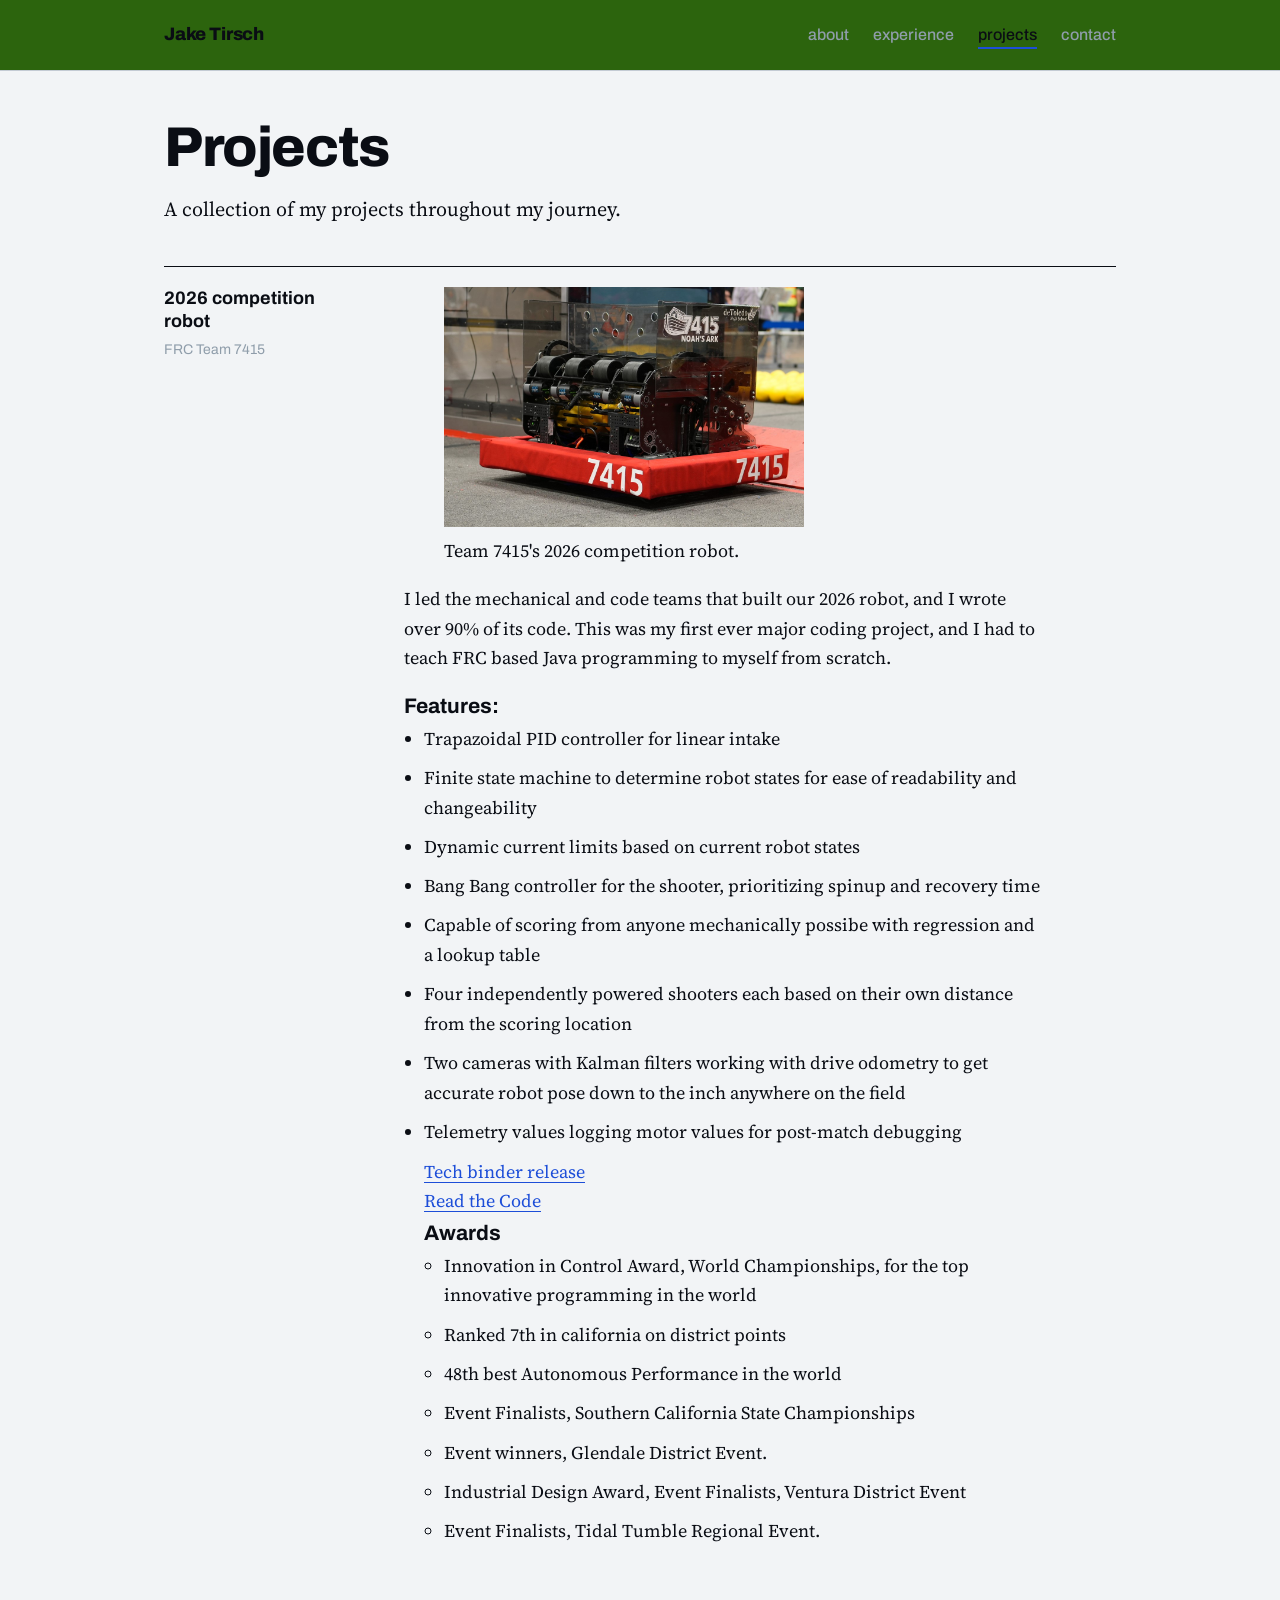
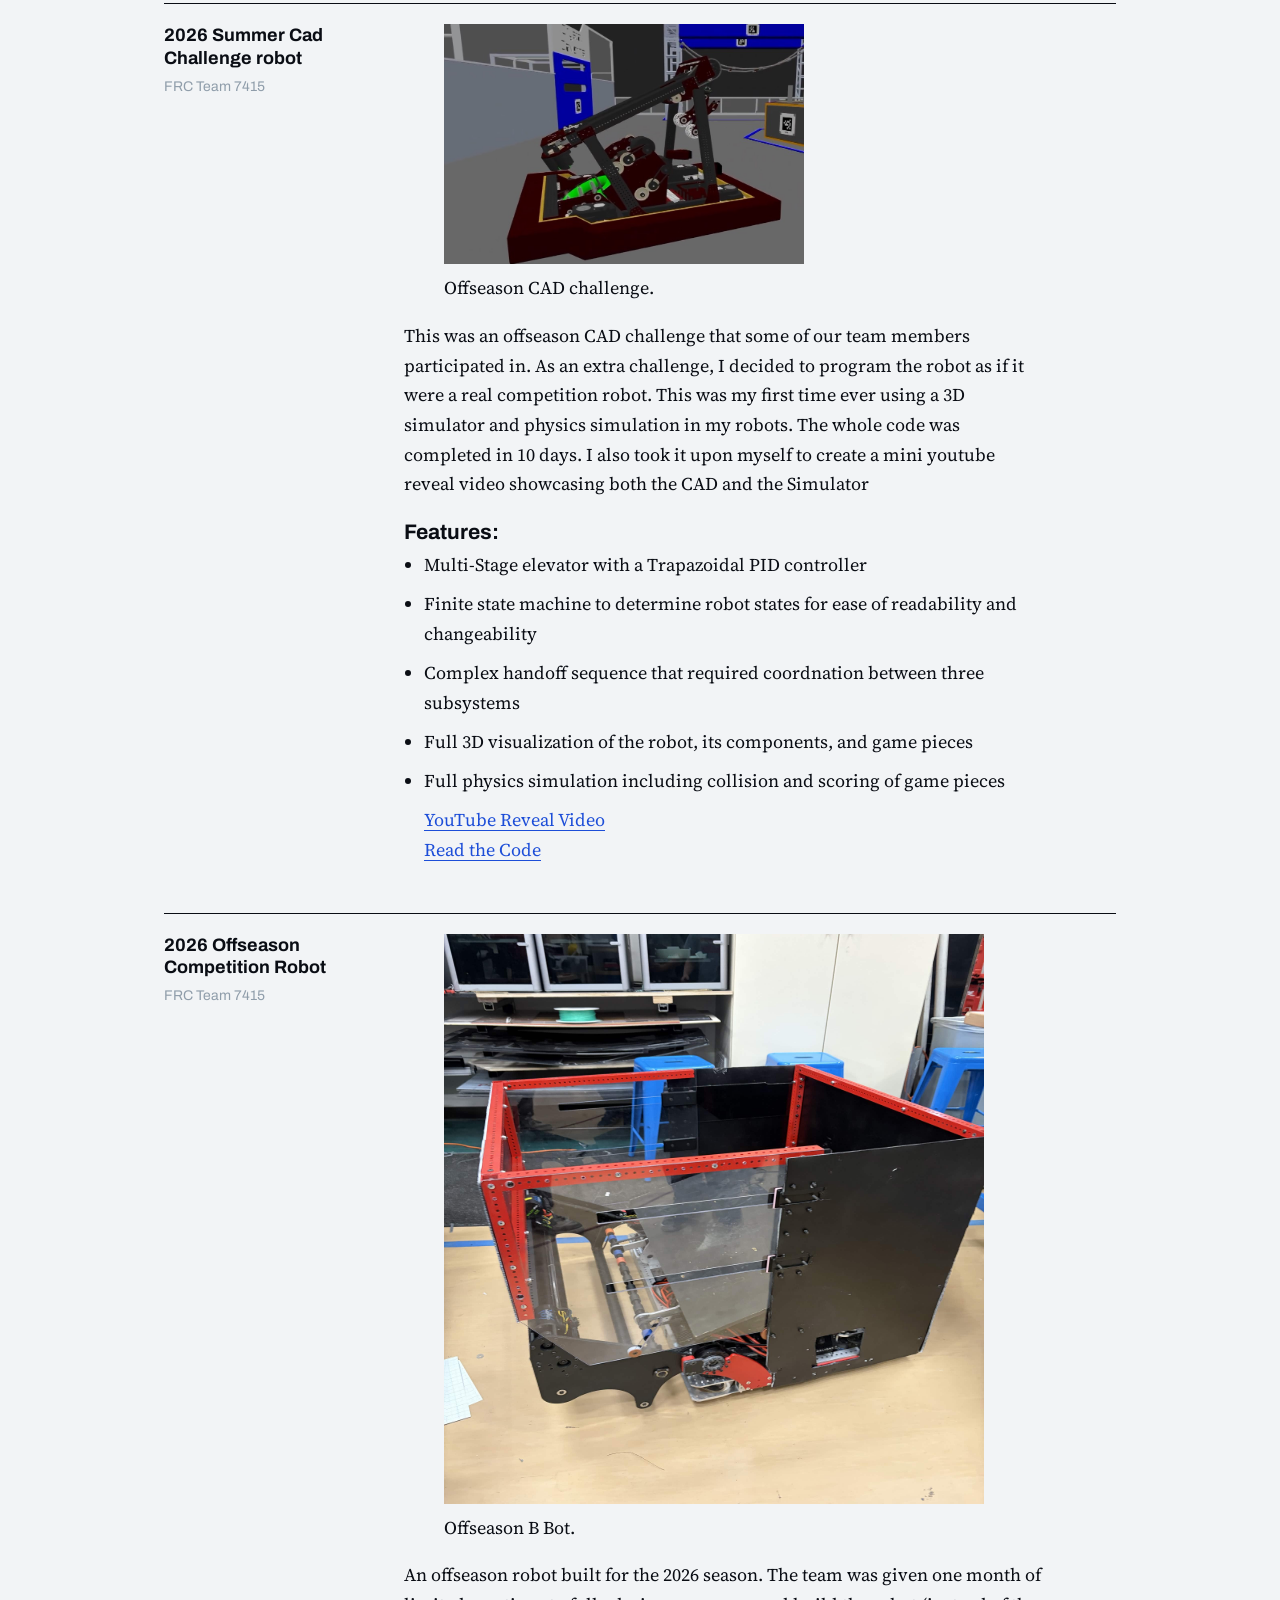
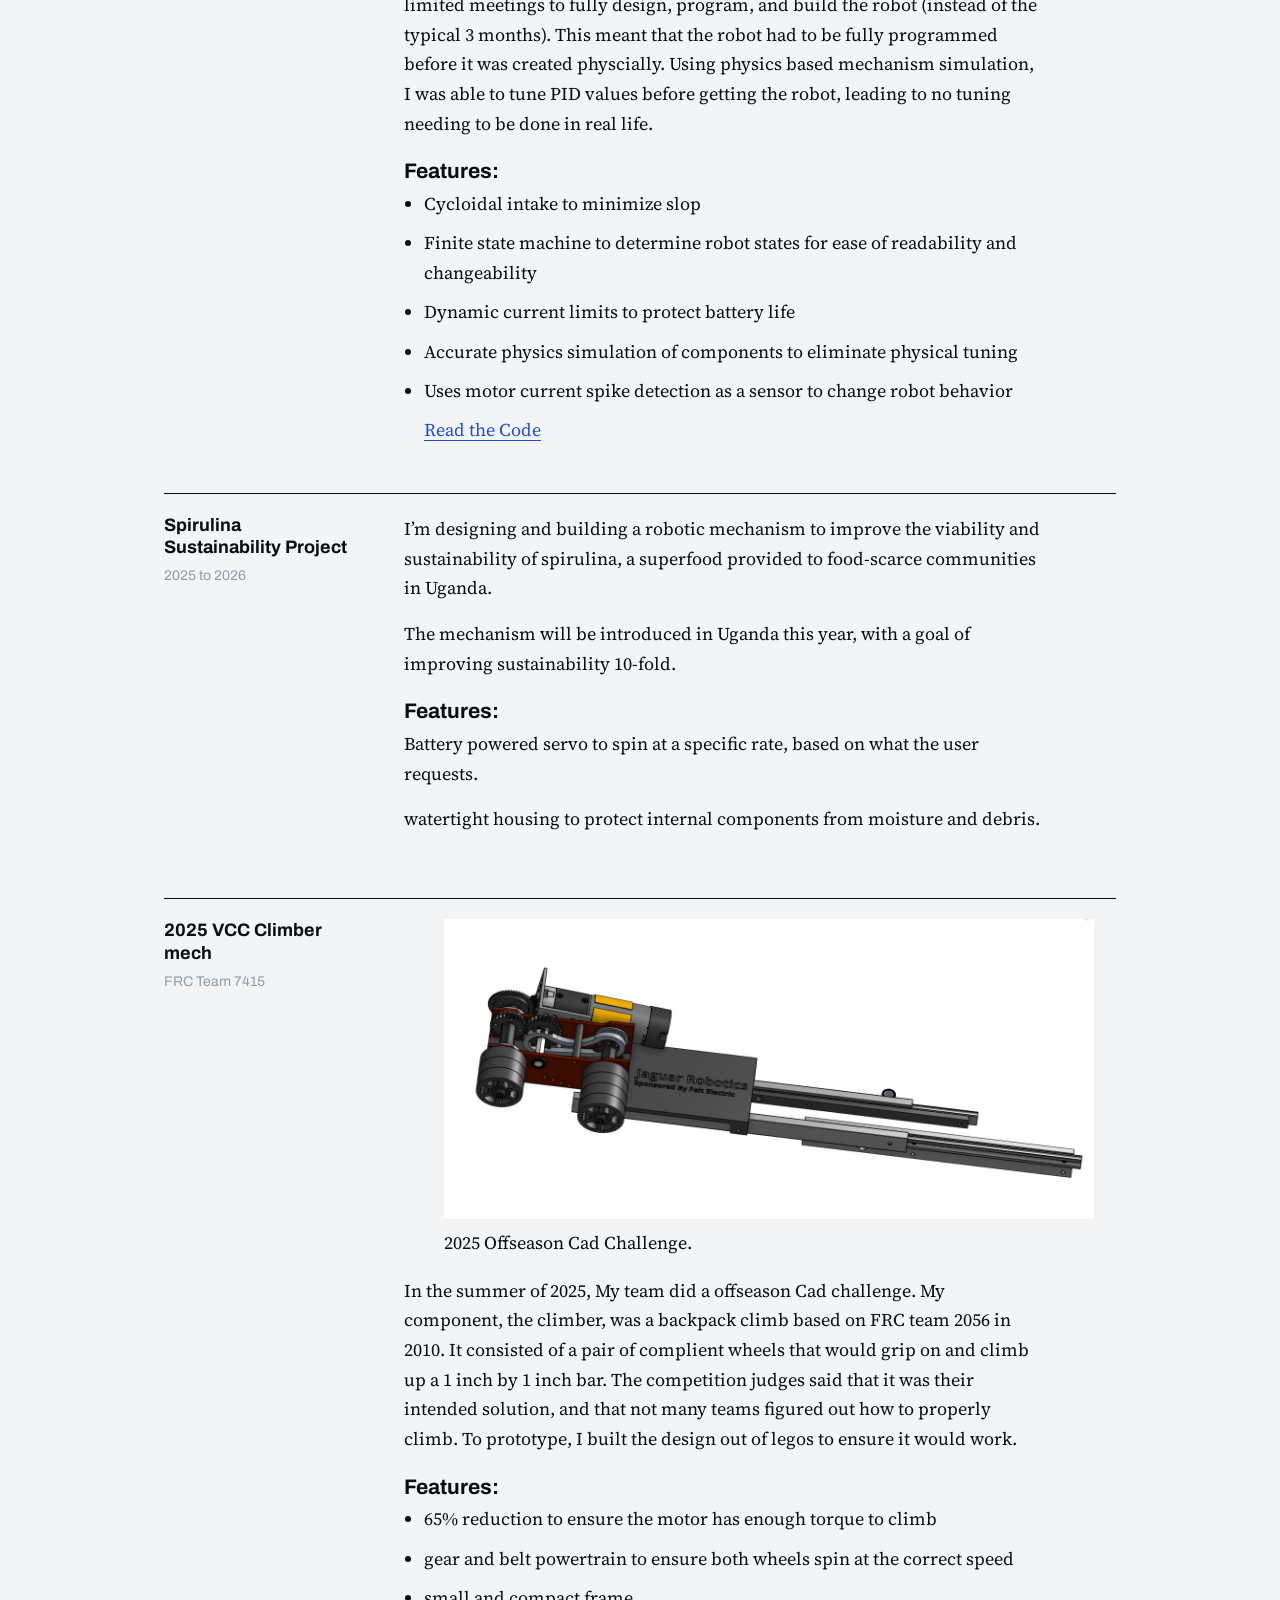
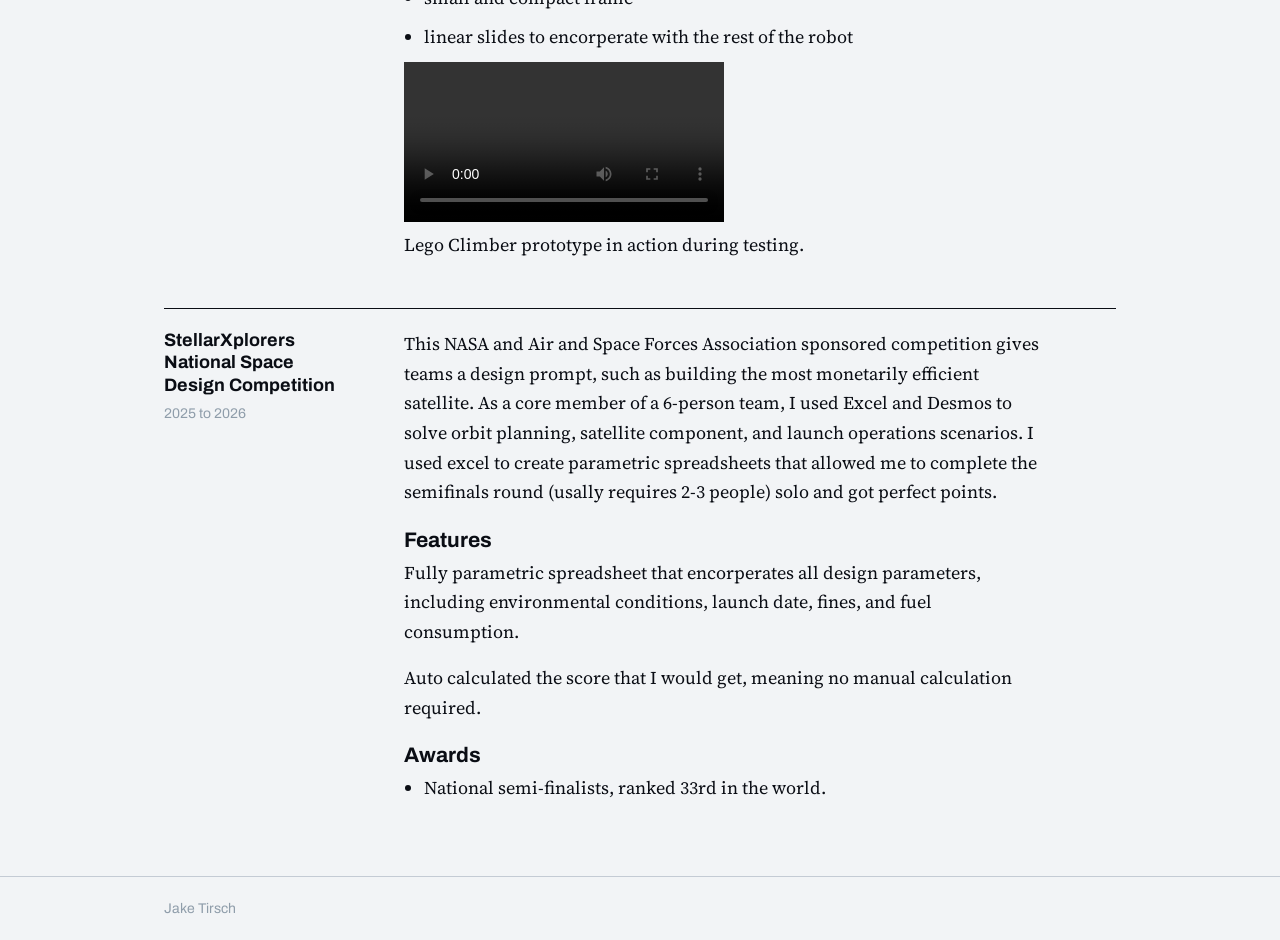
==== commit 9b6bdf48: "even more updates" ====
--- a/projects.html
+++ b/projects.html
@@ -53,6 +53,7 @@
             <li>Finite state machine to determine robot states for ease of readability and changeability</li>
             <li>Dynamic current limits based on current robot states</li>
             <li>Bang Bang controller for the shooter, prioritizing spinup and recovery time</li>
+            <li>Capable of scoring from anyone mechanically possibe with regression and a lookup table</li>
             <li>Four independently powered shooters each based on their own distance from the scoring location</li>
             <li>Two cameras with Kalman filters working with drive odometry to get accurate robot pose down to the inch anywhere on the field</li>
             <li>Telemetry values logging motor values for post-match debugging</li>
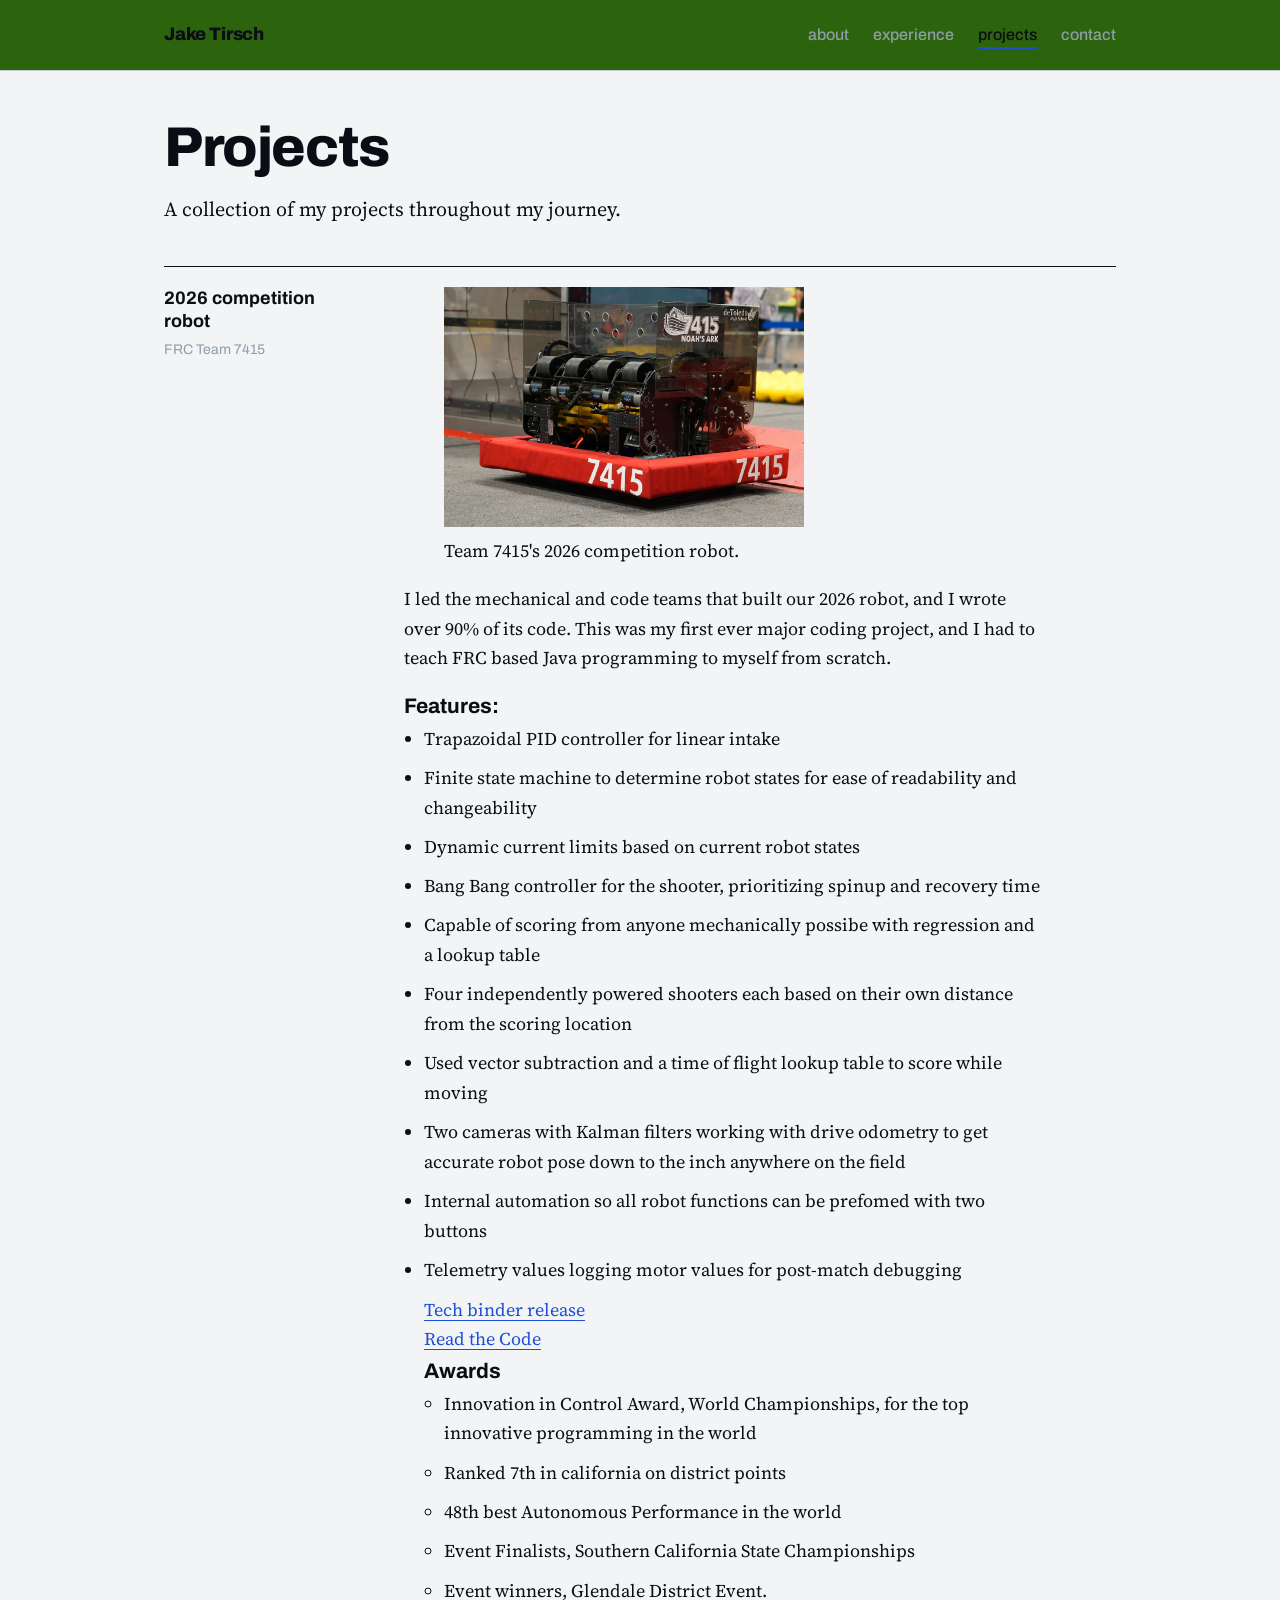
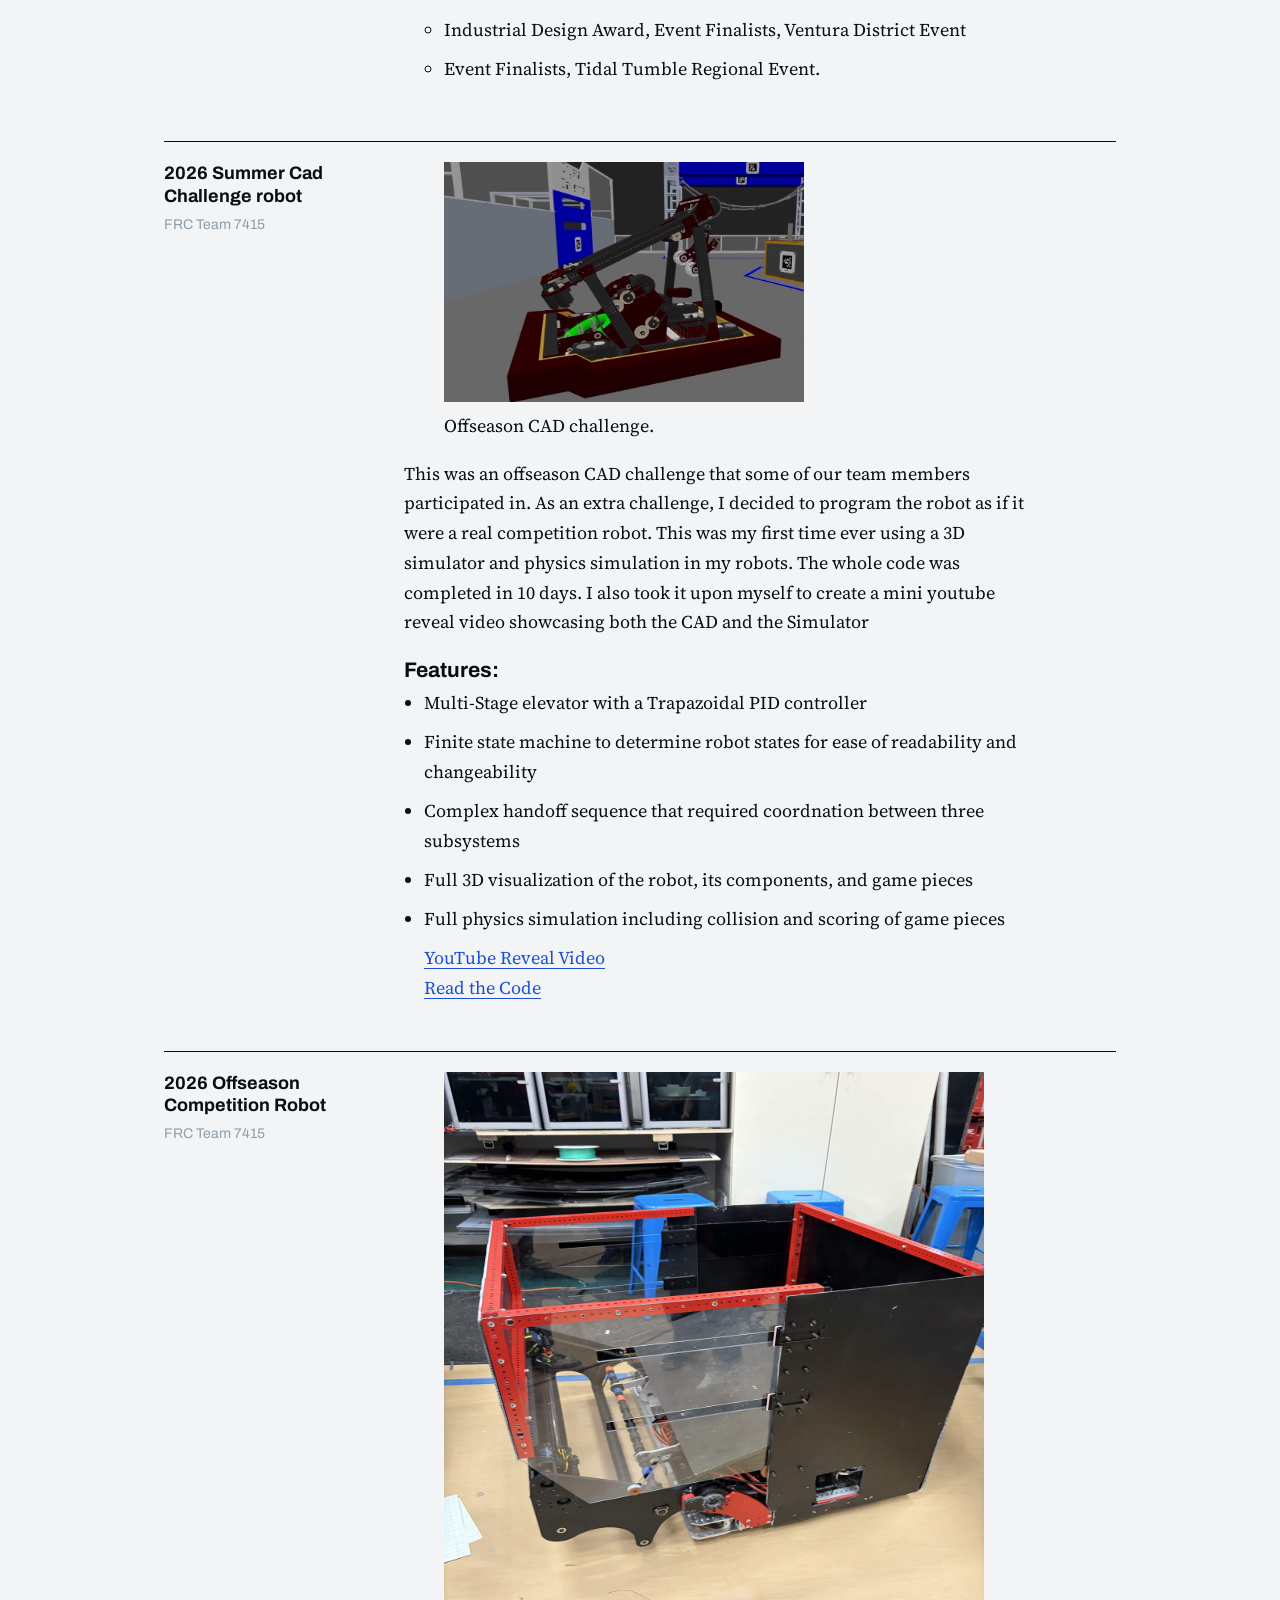
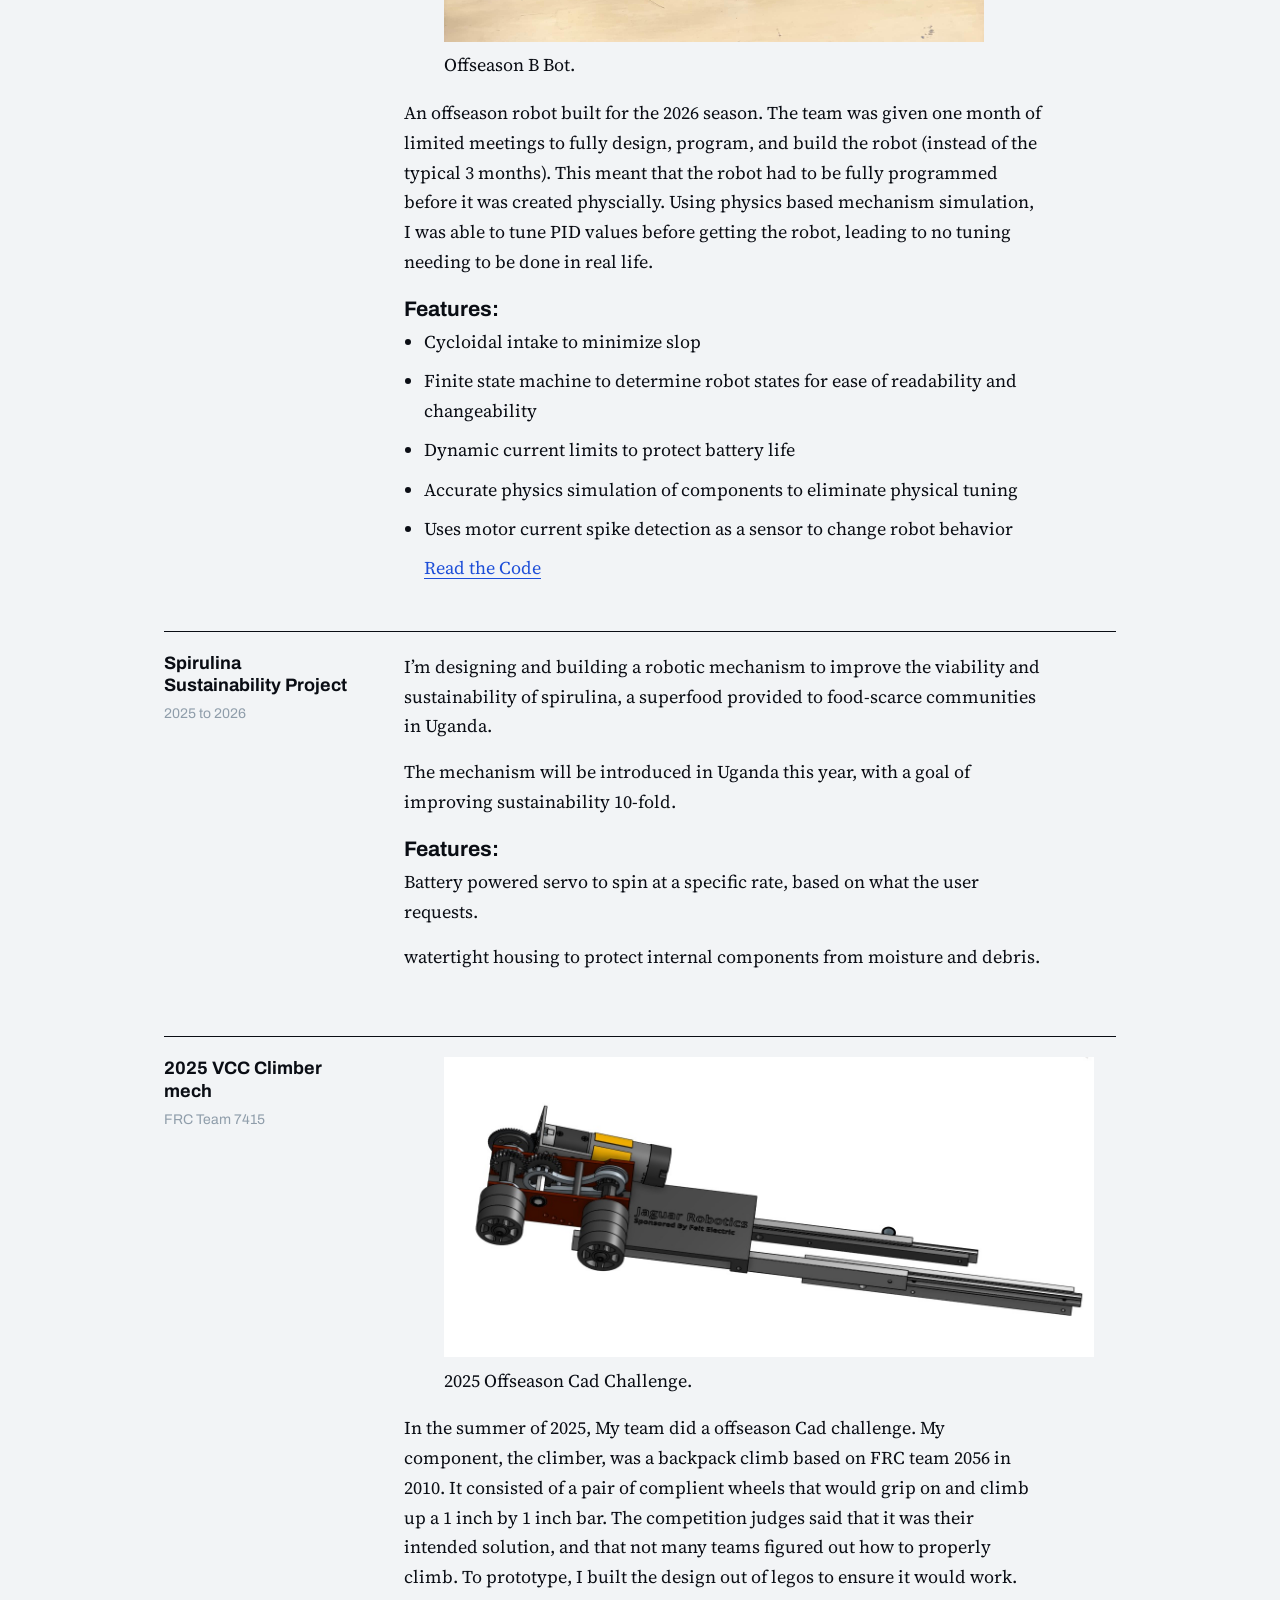
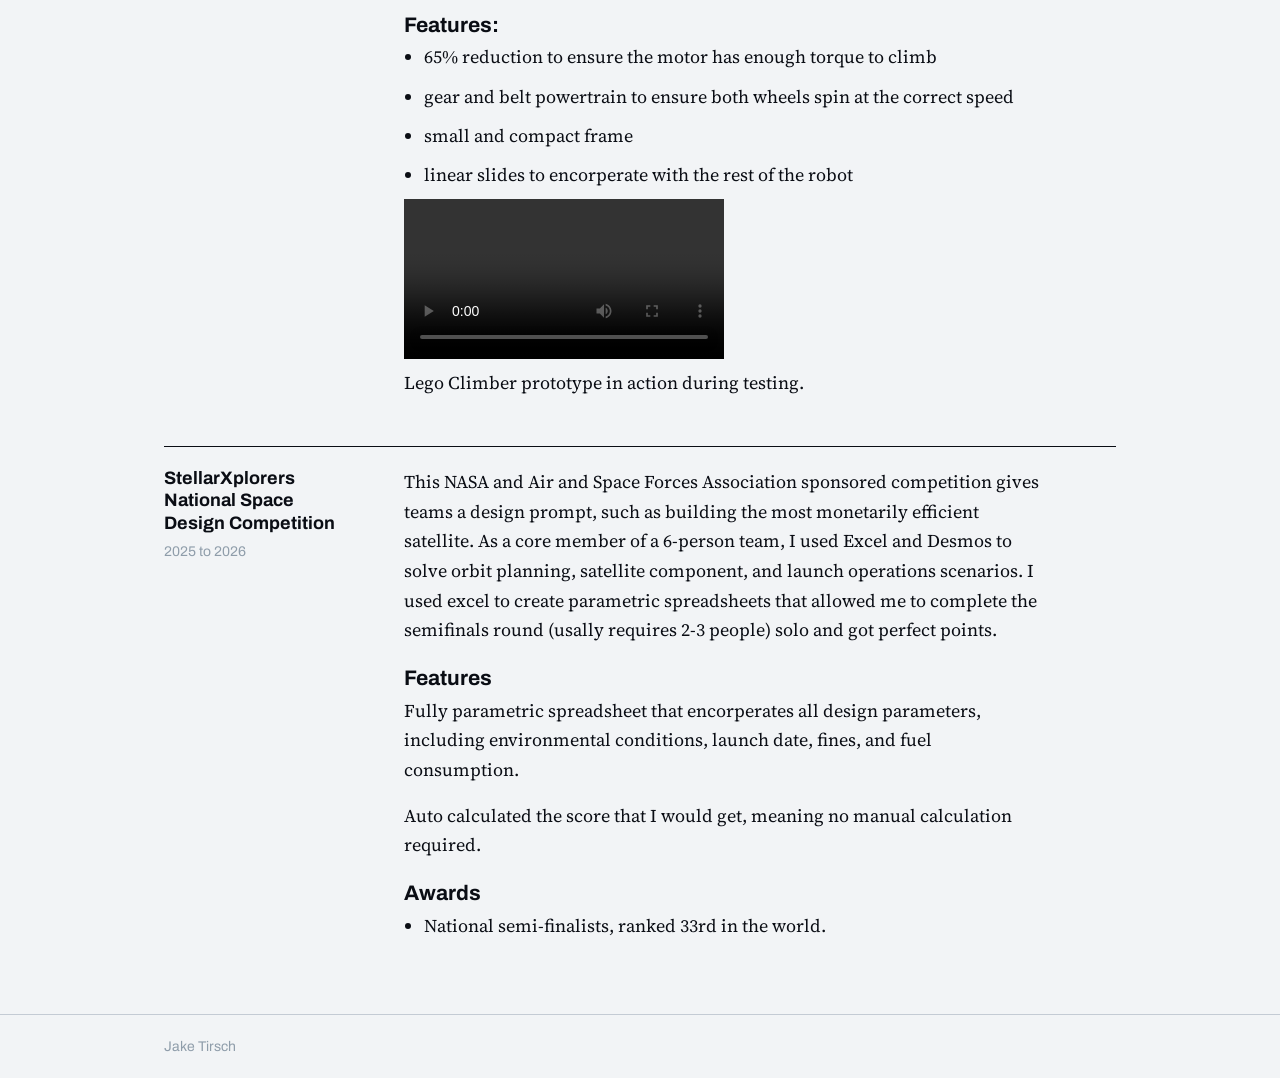
==== commit 4965ba96: "updates to 2026bot features" ====
--- a/projects.html
+++ b/projects.html
@@ -55,7 +55,9 @@
             <li>Bang Bang controller for the shooter, prioritizing spinup and recovery time</li>
             <li>Capable of scoring from anyone mechanically possibe with regression and a lookup table</li>
             <li>Four independently powered shooters each based on their own distance from the scoring location</li>
+            <li>Used vector subtraction and a time of flight lookup table to score while moving</li>
             <li>Two cameras with Kalman filters working with drive odometry to get accurate robot pose down to the inch anywhere on the field</li>
+            <li>Internal automation so all robot functions can be prefomed with two buttons</li>
             <li>Telemetry values logging motor values for post-match debugging</li>
           <div class="actions">
             <a class="button" href="https://www.chiefdelphi.com/t/team-7415-jaguar-robotics-2026-cad-code-and-tech-binder-release/521822" target="_blank" rel="noopener noreferrer">Tech binder release<span class="visually-hidden"></span></a>
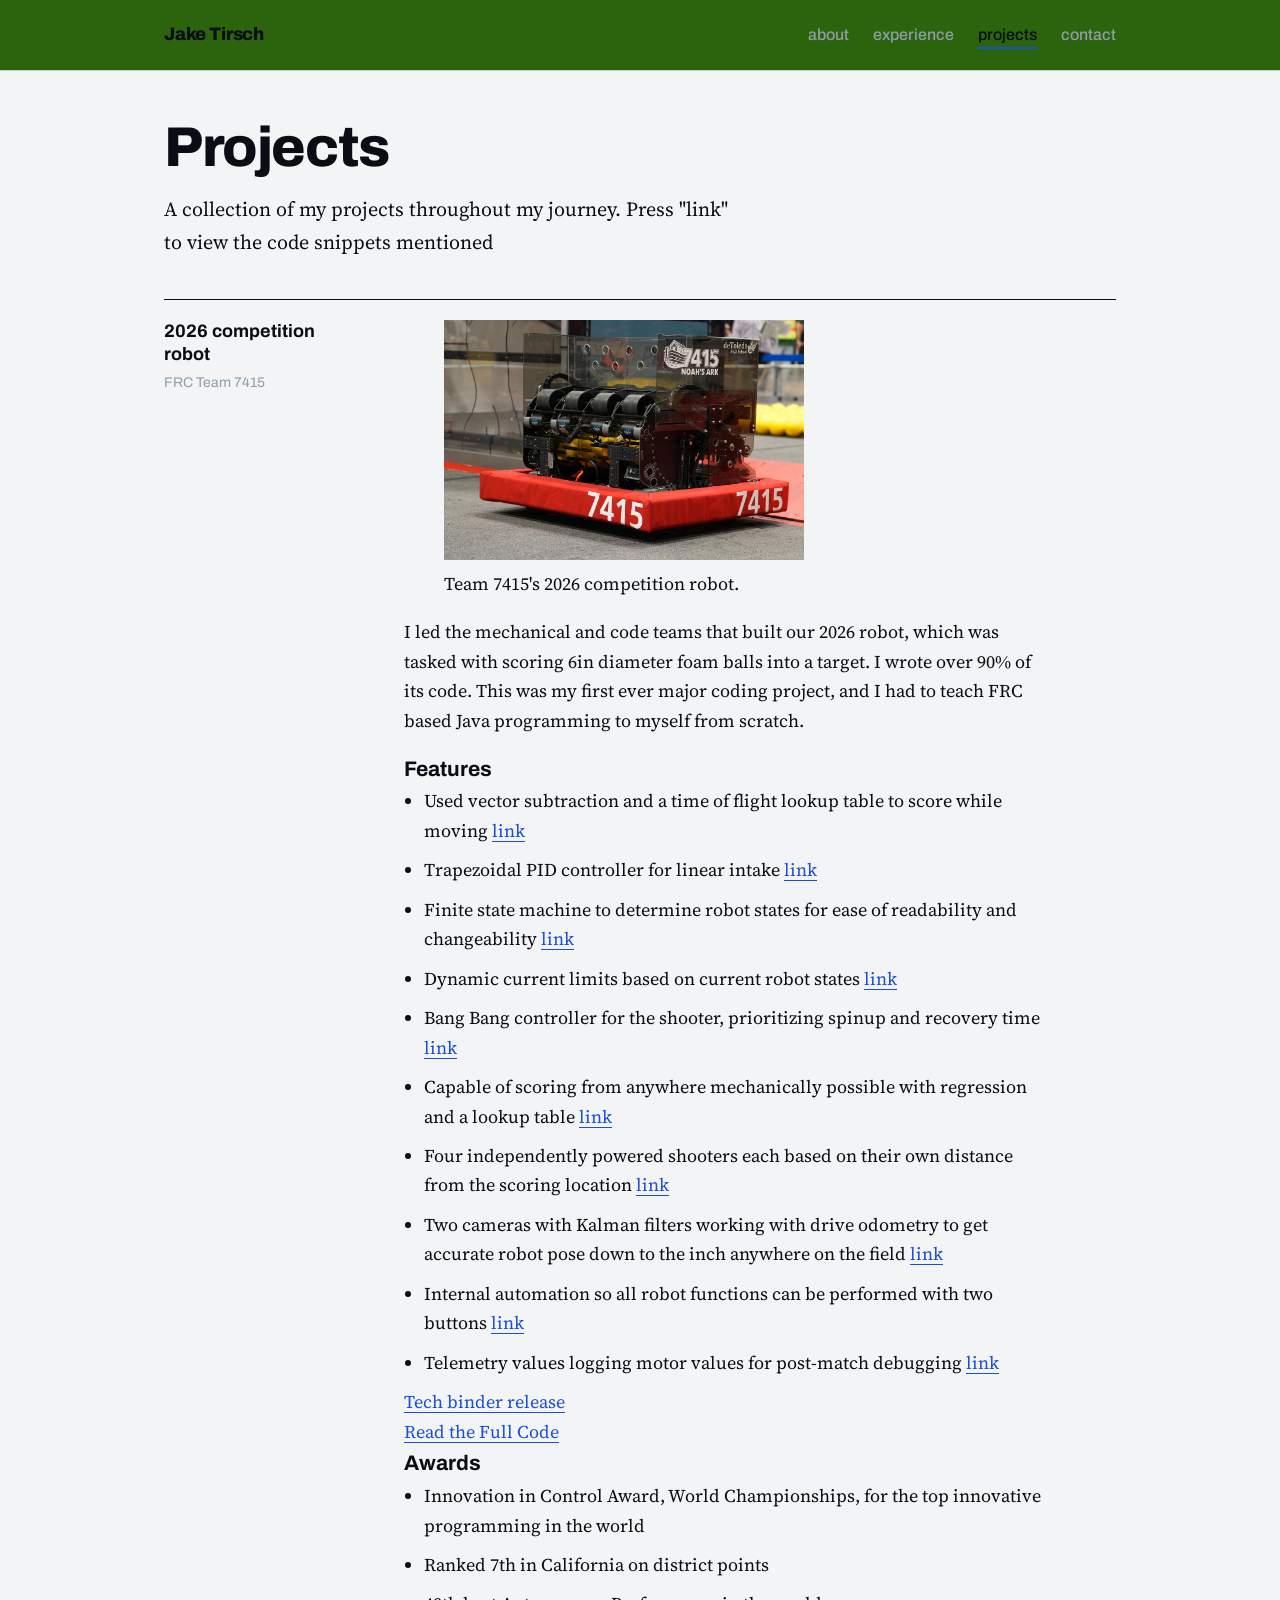
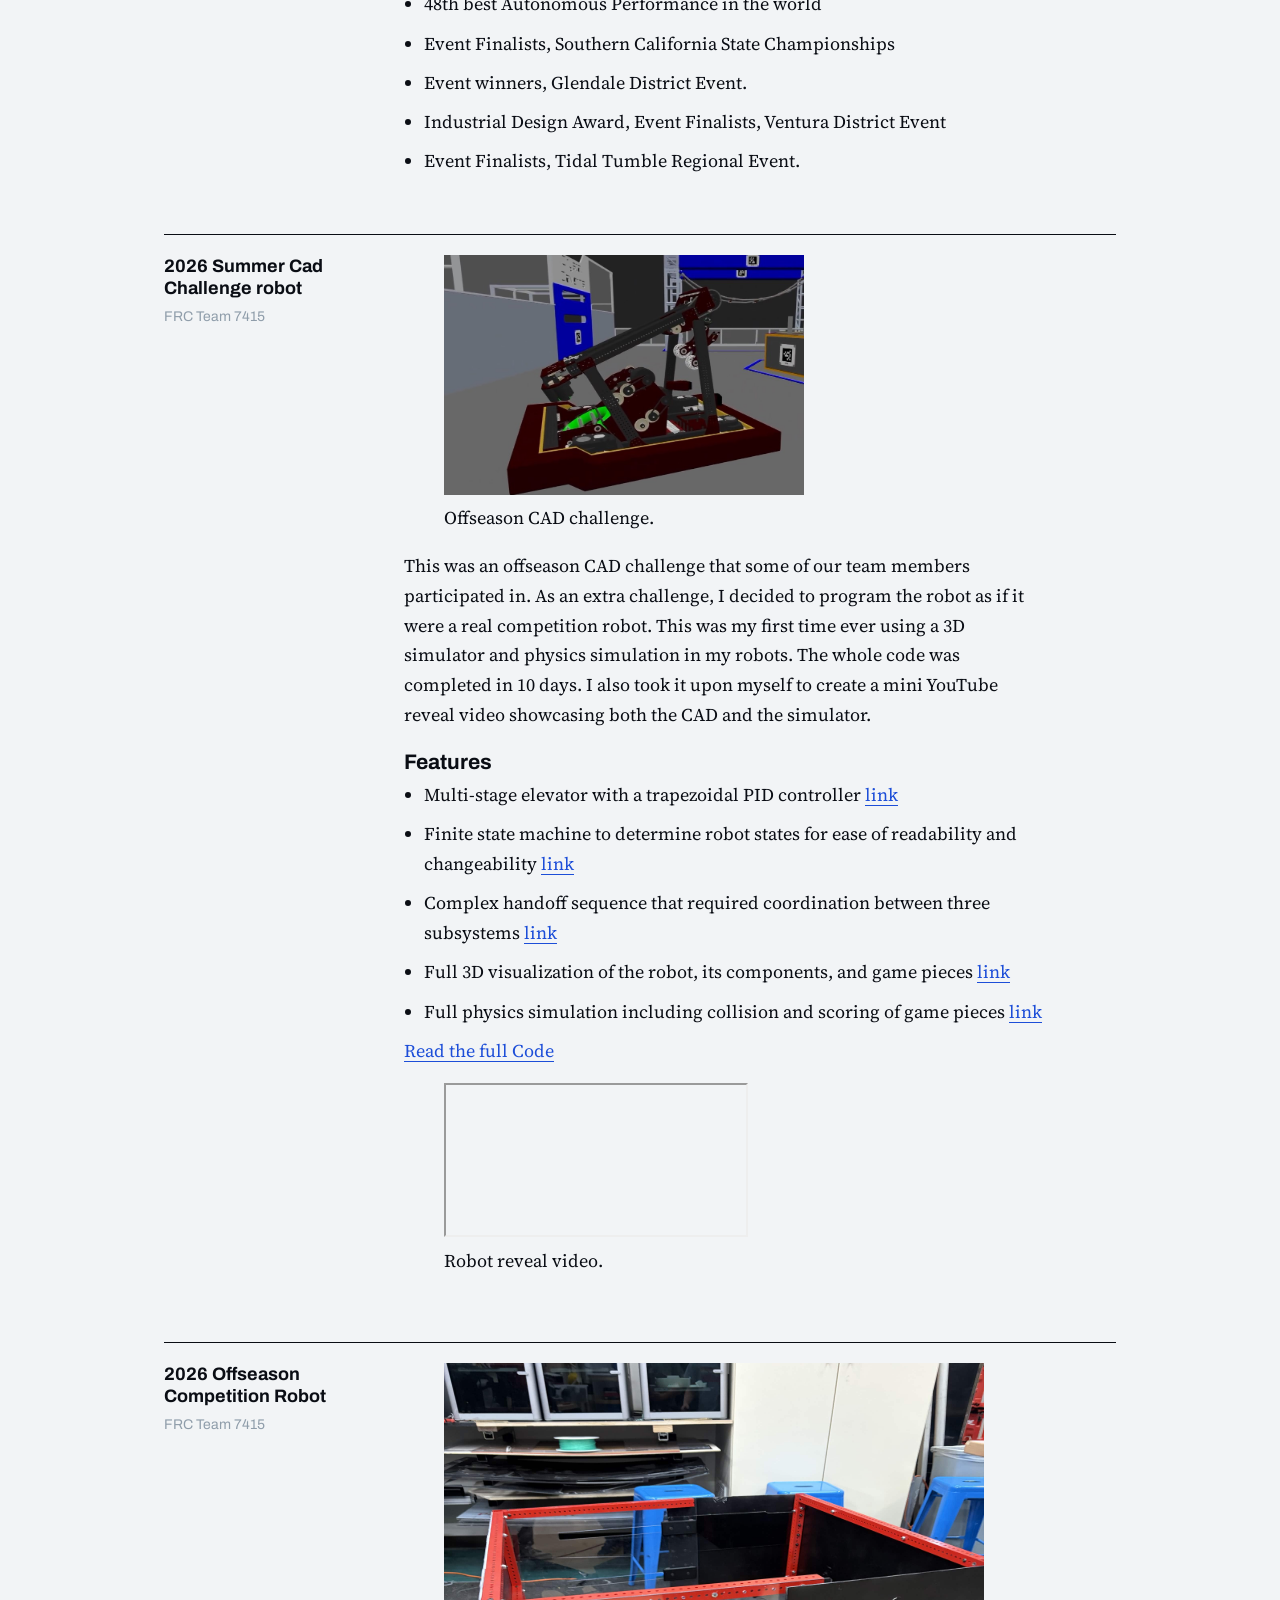
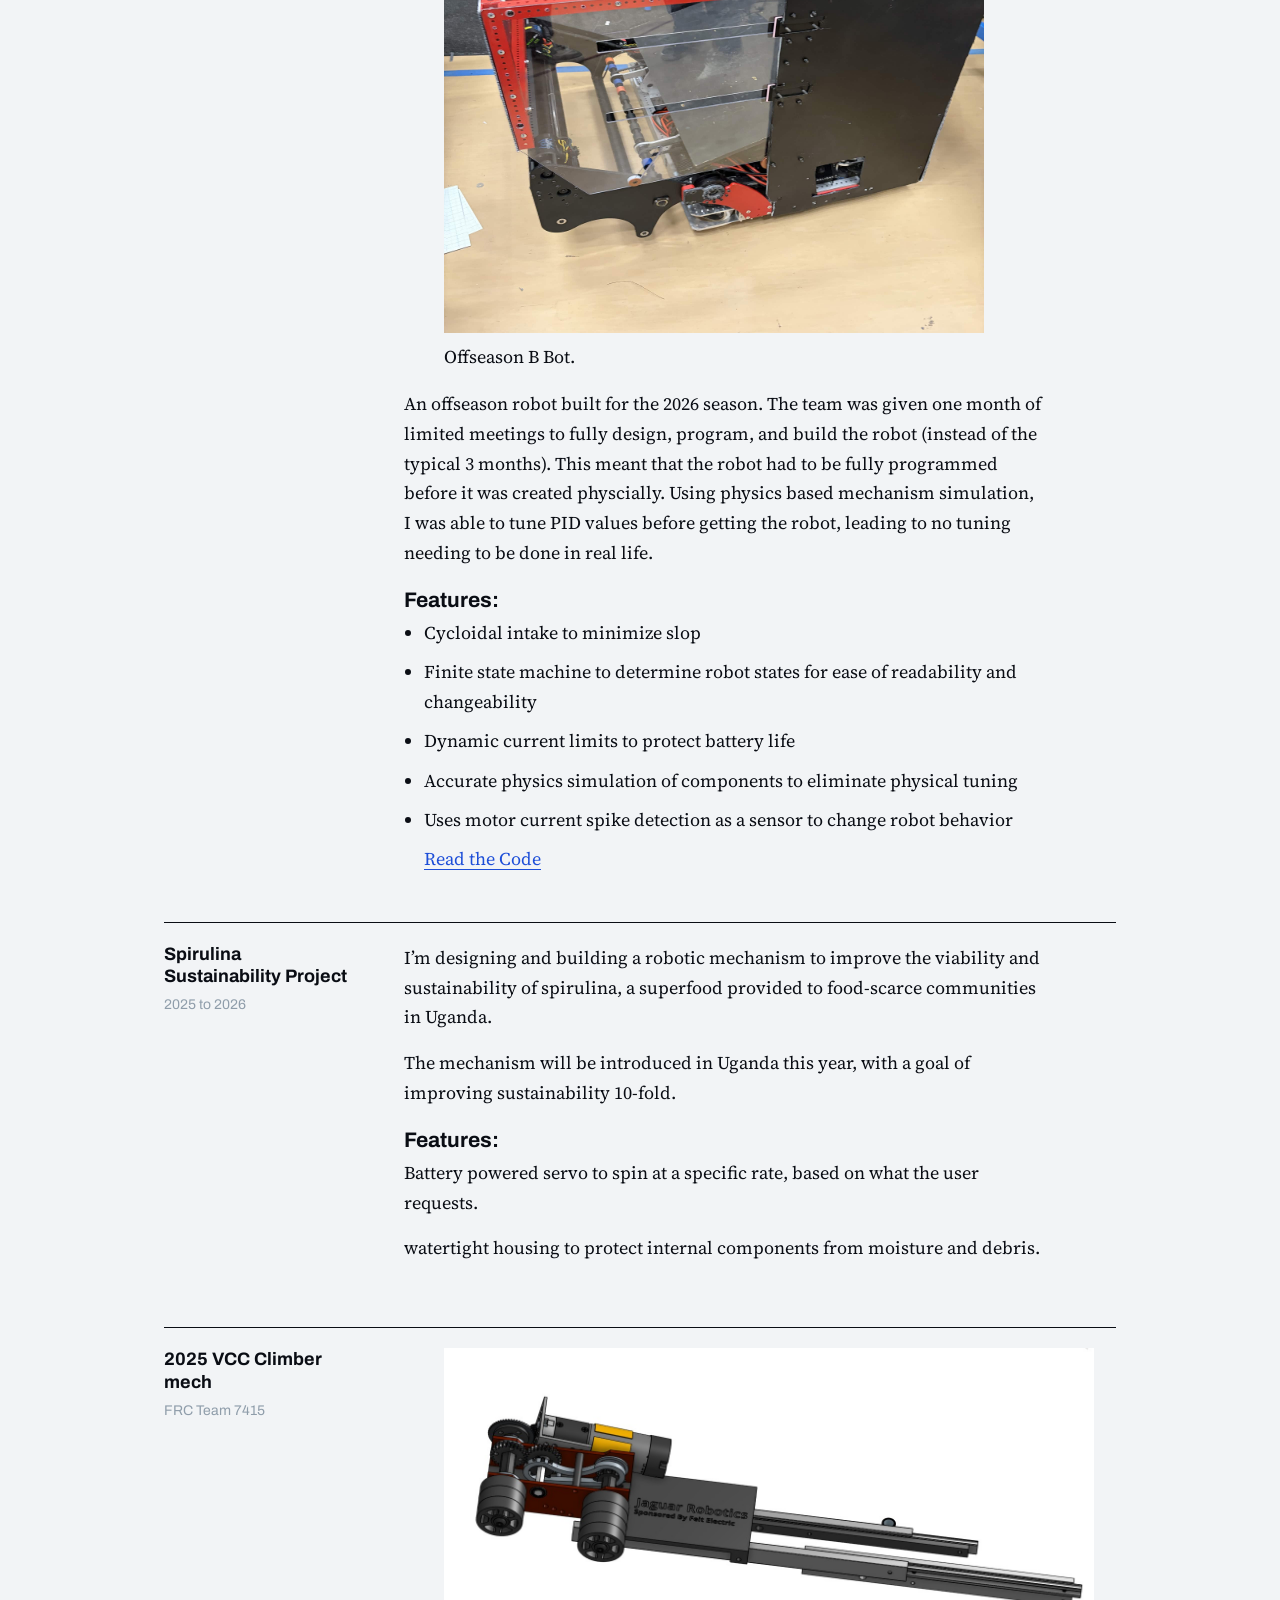
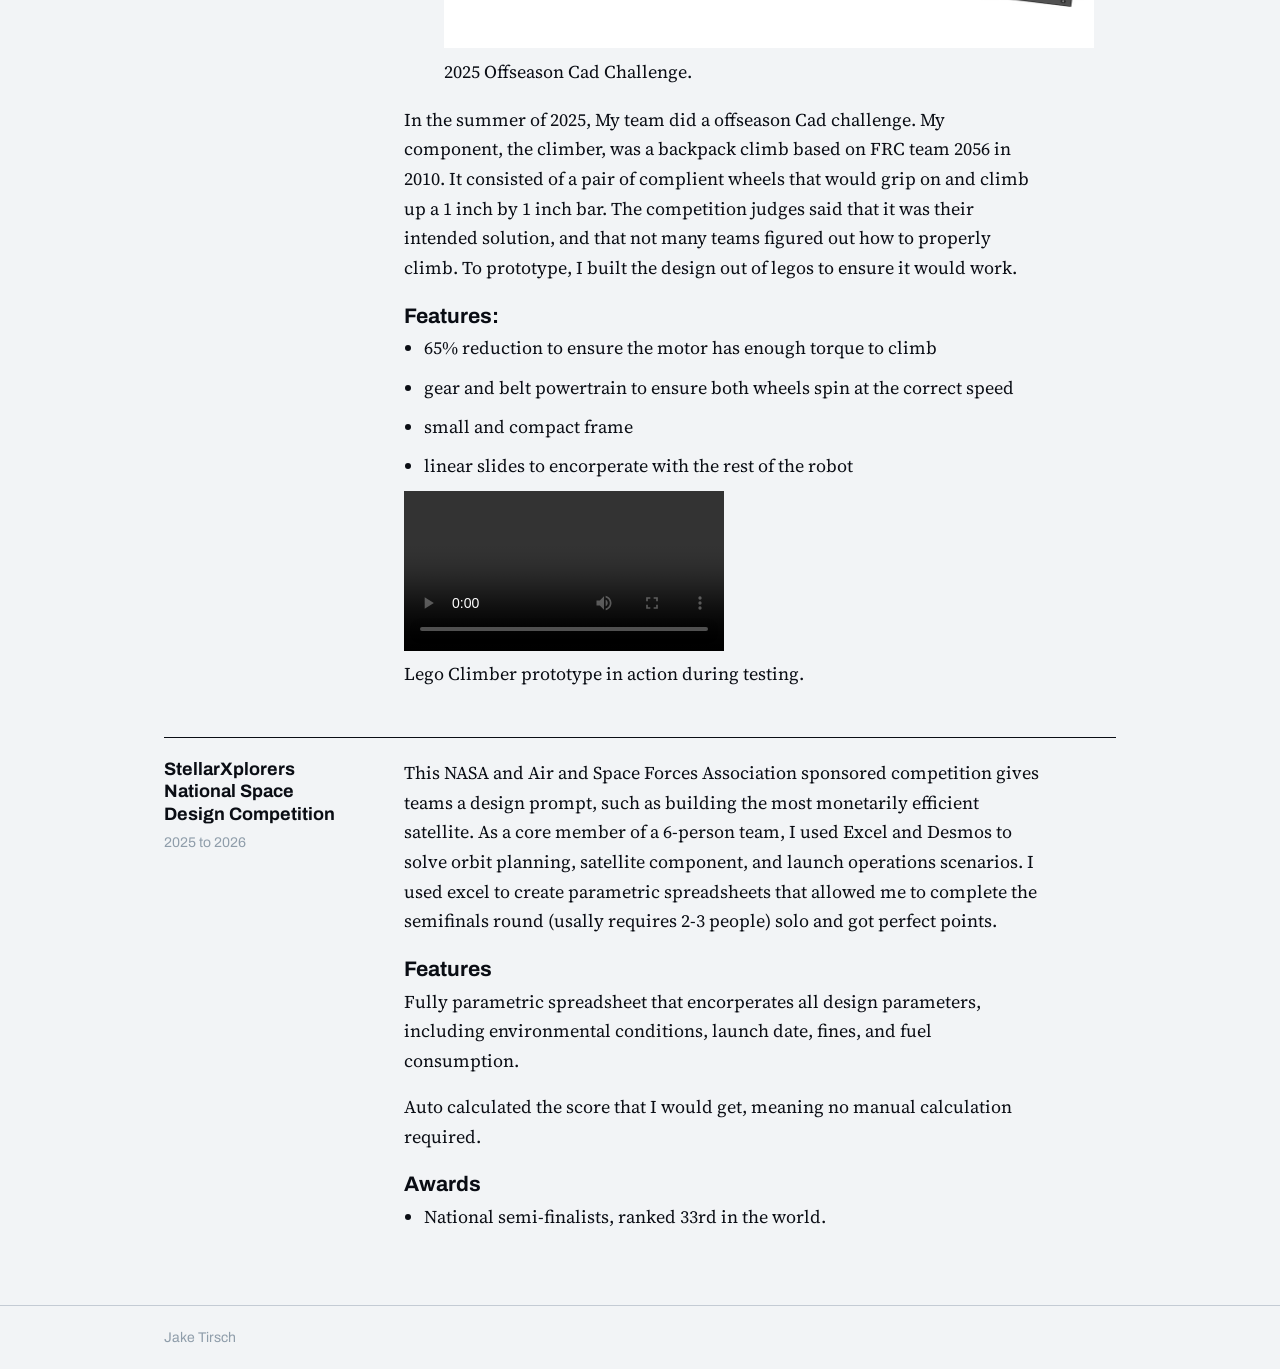
==== commit c682f755: "ppushsh" ====
--- a/projects.html
+++ b/projects.html
@@ -31,10 +31,10 @@
     <div class="wrap">
       <div class="page-head">
         <h1 class="page-title">Projects</h1>
-        <p class="lede">A collection of my projects throughout my journey.</p>
+        <p class="lede">A collection of my projects throughout my journey. Press "link" to view the code snippets mentioned</p>
       </div>
 
-      <!-- ============ PROJECT 1: 2026 competition robot ============ -->
+<!-- ============ PROJECT 1: 2026 competition robot ============ -->
       <section class="row" aria-labelledby="robot-h">
         <div>
           <h2 id="robot-h">2026 competition robot</h2>
@@ -42,70 +42,85 @@
         </div>
         <div class="row-body">
           <figure class="project-figure">
-            <img src="Assets/ark.jpg" width="360" height="240">
+            <img src="Assets/ark.jpg" width="360" height="240" alt="Team 7415's 2026 competition robot with red bumpers on the field">
             <figcaption>Team 7415's 2026 competition robot.</figcaption>
           </figure>
 
-          <p>I led the mechanical and code teams that built our 2026 robot, and I wrote over 90% of its code. This was my first ever major coding project, and I had to teach FRC based Java programming to myself from scratch.</p>
-          <h3>Features:</h3>
-          <ul>
-            <li>Trapazoidal PID controller for linear intake</li>
-            <li>Finite state machine to determine robot states for ease of readability and changeability</li>
-            <li>Dynamic current limits based on current robot states</li>
-            <li>Bang Bang controller for the shooter, prioritizing spinup and recovery time</li>
-            <li>Capable of scoring from anyone mechanically possibe with regression and a lookup table</li>
-            <li>Four independently powered shooters each based on their own distance from the scoring location</li>
-            <li>Used vector subtraction and a time of flight lookup table to score while moving</li>
-            <li>Two cameras with Kalman filters working with drive odometry to get accurate robot pose down to the inch anywhere on the field</li>
-            <li>Internal automation so all robot functions can be prefomed with two buttons</li>
-            <li>Telemetry values logging motor values for post-match debugging</li>
+          <p>I led the mechanical and code teams that built our 2026 robot, which was tasked with scoring 6in diameter foam balls into a target. I wrote over 90% of its code. This was my first ever major coding project, and I had to teach FRC based Java programming to myself from scratch.</p>
+
+          <h3 class="subhead">Features</h3>
+          <!-- Each "link" button below: change href="#" to your real link later -->
+          <ul>
+            <li>Used vector subtraction and a time of flight lookup table to score while moving <a class="button button-outline button-small" href="https://github.com/Jaguar-Robotics/FRC7415-2026Code/blob/176142835bcf32272d4d319baca69c11fc5bad47/src/main/java/frc/robot/subsystems/CommandSwerveDrivetrain.java#L657-L824" target="_blank" rel="noopener noreferrer">link<span class="visually-hidden"> </span></a></li>
+            <li>Trapezoidal PID controller for linear intake <a class="button button-outline button-small" href="https://github.com/Jaguar-Robotics/FRC7415-2026Code/blob/176142835bcf32272d4d319baca69c11fc5bad47/src/main/java/frc/robot/subsystems/Elevator.java" target="_blank" rel="noopener noreferrer">link<span class="visually-hidden"> </span></a></li>
+            <li>Finite state machine to determine robot states for ease of readability and changeability <a class="button button-outline button-small" href="https://github.com/Jaguar-Robotics/FRC7415-2026Code/blob/176142835bcf32272d4d319baca69c11fc5bad47/src/main/java/frc/robot/handlers/Superstructure.java#L120-L322" target="_blank" rel="noopener noreferrer">link<span class="visually-hidden"> </span></a></li>
+            <li>Dynamic current limits based on current robot states <a class="button button-outline button-small" href="https://github.com/Jaguar-Robotics/FRC7415-2026Code/blob/176142835bcf32272d4d319baca69c11fc5bad47/src/main/java/frc/robot/handlers/PowerHandler.java" target="_blank" rel="noopener noreferrer">link<span class="visually-hidden"> </span></a></li>
+            <li>Bang Bang controller for the shooter, prioritizing spinup and recovery time <a class="button button-outline button-small" href="https://github.com/Jaguar-Robotics/FRC7415-2026Code/blob/176142835bcf32272d4d319baca69c11fc5bad47/src/main/java/frc/robot/subsystems/BangBangShooterSubsystem.java" target="_blank" rel="noopener noreferrer">link<span class="visually-hidden"> </span></a></li>
+            <li>Capable of scoring from anywhere mechanically possible with regression and a lookup table <a class="button button-outline button-small" href="https://github.com/Jaguar-Robotics/FRC7415-2026Code/blob/176142835bcf32272d4d319baca69c11fc5bad47/src/main/java/frc/robot/subsystems/BangBangShooterSubsystem.java#L50-L67" target="_blank" rel="noopener noreferrer">link<span class="visually-hidden"> </span></a></li>
+            <li>Four independently powered shooters each based on their own distance from the scoring location <a class="button button-outline button-small" href="https://github.com/Jaguar-Robotics/FRC7415-2026Code/blob/176142835bcf32272d4d319baca69c11fc5bad47/src/main/java/frc/robot/subsystems/BangBangShooterSubsystem.java#L189-L217" target="_blank" rel="noopener noreferrer">link<span class="visually-hidden"> </span></a></li>
+            <li>Two cameras with Kalman filters working with drive odometry to get accurate robot pose down to the inch anywhere on the field <a class="button button-outline button-small" href="https://github.com/Jaguar-Robotics/FRC7415-2026Code/blob/176142835bcf32272d4d319baca69c11fc5bad47/src/main/java/frc/robot/subsystems/Vision.java" target="_blank" rel="noopener noreferrer">link<span class="visually-hidden"> </span></a></li>
+            <li>Internal automation so all robot functions can be performed with two buttons <a class="button button-outline button-small" href="https://github.com/Jaguar-Robotics/FRC7415-2026Code/blob/176142835bcf32272d4d319baca69c11fc5bad47/src/main/java/frc/robot/handlers/Superstructure.java#L349-L382" target="_blank" rel="noopener noreferrer">link<span class="visually-hidden"> </span></a></li>
+            <li>Telemetry values logging motor values for post-match debugging <a class="button button-outline button-small" href="https://github.com/Jaguar-Robotics/FRC7415-2026Code/blob/176142835bcf32272d4d319baca69c11fc5bad47/src/main/java/frc/robot/Telemetry.java" target="_blank" rel="noopener noreferrer">link<span class="visually-hidden"> </span></a></li>
+          </ul>
+
           <div class="actions">
-            <a class="button" href="https://www.chiefdelphi.com/t/team-7415-jaguar-robotics-2026-cad-code-and-tech-binder-release/521822" target="_blank" rel="noopener noreferrer">Tech binder release<span class="visually-hidden"></span></a>
+            <a class="button" href="https://www.chiefdelphi.com/t/team-7415-jaguar-robotics-2026-cad-code-and-tech-binder-release/521822" target="_blank" rel="noopener noreferrer">Tech binder release<span class="visually-hidden"> </span></a>
             <br>
-            <!-- PUT YOUR CODE LINK between the quotes after href= (for example your GitHub repo) -->
-            <a class="button button-outline" href="https://github.com/Jaguar-Robotics/FRC7415-2026Code/tree/CurrentLimits/src/main/java/frc/robot" target="_blank" rel="noopener noreferrer">Read the Code<span class="visually-hidden"> </span></a>
+            <a class="button button-outline" href="https://github.com/Jaguar-Robotics/FRC7415-2026Code/tree/CurrentLimits/src/main/java/frc/robot" target="_blank" rel="noopener noreferrer">Read the Full Code<span class="visually-hidden"> </span></a>
           </div>
 
           <h3 class="subhead">Awards</h3>
           <ul>
             <li>Innovation in Control Award, World Championships, for the top innovative programming in the world</li>
-            <li>Ranked 7th in california on district points</li>
+            <li>Ranked 7th in California on district points</li>
             <li>48th best Autonomous Performance in the world</li>
             <li>Event Finalists, Southern California State Championships</li>
             <li>Event winners, Glendale District Event.</li>
             <li>Industrial Design Award, Event Finalists, Ventura District Event</li>
-            <li>Event Finalists, Tidal Tumble Regional Event.</li> 
-
-          </ul>
-        </div>
-      </section>
-
-            <!-- ============ PROJECT 2: OverClocked Cadathon ============ -->
-      <section class="row" aria-labelledby="robot-h">
-        <div>
-          <h2 id="robot-h">2026 Summer Cad Challenge robot</h2>
-          <p class="meta">FRC Team 7415</p>
-        </div>
-        <div class="row-body">
-          <figure class="project-figure">
-            <img src="Assets/Phynex..jpg" width="360" height="240">
+            <li>Event Finalists, Tidal Tumble Regional Event.</li>
+          </ul>
+        </div>
+      </section>
+
+<!-- ============ PROJECT 2: OverClocked Cadathon ============ -->
+      <section class="row" aria-labelledby="cadathon-h">
+        <div>
+          <h2 id="cadathon-h">2026 Summer Cad Challenge robot</h2>
+          <p class="meta">FRC Team 7415</p>
+        </div>
+        <div class="row-body">
+          <figure class="project-figure">
+            <img src="Assets/Phynex..jpg" width="360" height="240" alt="CAD render of the robot from the 2026 summer offseason CAD challenge">
             <figcaption>Offseason CAD challenge.</figcaption>
           </figure>
 
-          <p>This was an offseason CAD challenge that some of our team members participated in. As an extra challenge, I decided to program the robot as if it were a real competition robot. This was my first time ever using a 3D simulator and physics simulation in my robots. The whole code was completed in 10 days. I also took it upon myself to create a mini youtube reveal video showcasing both the CAD and the Simulator</p>
-          <h3>Features:</h3>
-          <ul>
-            <li>Multi-Stage elevator with a Trapazoidal PID controller</li>
-            <li>Finite state machine to determine robot states for ease of readability and changeability</li>
-            <li>Complex handoff sequence that required coordnation between three subsystems</li>
-            <li>Full 3D visualization of the robot, its components, and game pieces</li>
-            <li>Full physics simulation including collision and scoring of game pieces</li>
+          <p>This was an offseason CAD challenge that some of our team members participated in. As an extra challenge, I decided to program the robot as if it were a real competition robot. This was my first time ever using a 3D simulator and physics simulation in my robots. The whole code was completed in 10 days. I also took it upon myself to create a mini YouTube reveal video showcasing both the CAD and the simulator.</p>
+
+          <h3 class="subhead">Features</h3>
+          <ul>
+            <li>Multi-stage elevator with a trapezoidal PID controller <a class="button button-outline button-small" href="https://github.com/Jaguar-Robotics/OverclockedCADATHON2026/blob/51bf32711e2320ffbde7a9c95402e6472b55d374/src/main/java/frc/robot/subsystems/ElevatorSubsystem.java" target="_blank" rel="noopener noreferrer">link<span class="visually-hidden"></span></a></li>
+            <li>Finite state machine to determine robot states for ease of readability and changeability <a class="button button-outline button-small" href="https://github.com/Jaguar-Robotics/OverclockedCADATHON2026/blob/51bf32711e2320ffbde7a9c95402e6472b55d374/src/main/java/frc/robot/handlers/Superstructure.java#L86-L140" target="_blank" rel="noopener noreferrer">link<span class="visually-hidden"></span></a></li>
+            <li>Complex handoff sequence that required coordination between three subsystems <a class="button button-outline button-small" href="https://github.com/Jaguar-Robotics/OverclockedCADATHON2026/blob/51bf32711e2320ffbde7a9c95402e6472b55d374/src/main/java/frc/robot/handlers/Superstructure.java#L86-L140" target="_blank" rel="noopener noreferrer">link<span class="visually-hidden"></span></a></li>
+            <li>Full 3D visualization of the robot, its components, and game pieces <a class="button button-outline button-small" href="https://github.com/Jaguar-Robotics/OverclockedCADATHON2026/blob/51bf32711e2320ffbde7a9c95402e6472b55d374/src/main/java/frc/robot/RobotContainer.java#L195-L211" target="_blank" rel="noopener noreferrer">link<span class="visually-hidden"></span></a></li>
+            <li>Full physics simulation including collision and scoring of game pieces <a class="button button-outline button-small" href="https://github.com/Jaguar-Robotics/OverclockedCADATHON2026/tree/51bf32711e2320ffbde7a9c95402e6472b55d374/src/main/java/frc/robot/utils/simulation" target="_blank" rel="noopener noreferrer">link<span class="visually-hidden"></span></a></li>
+          </ul>
+
           <div class="actions">
-            <a class="button" href="https://www.youtube.com/watch?v=iF5AEYLJcEI" target="_blank" rel="noopener noreferrer">YouTube Reveal Video<span class="visually-hidden"></span></a>
-            <br>
-            <!-- PUT YOUR CODE LINK between the quotes after href= (for example your GitHub repo) -->
-            <a class="button button-outline" href="https://github.com/Jaguar-Robotics/OverclockedCADATHON2026/tree/main/src/main/java/frc/robot" target="_blank" rel="noopener noreferrer">Read the Code<span class="visually-hidden"> </span></a>
-          </div>
+            <a class="button button-outline" href="https://github.com/Jaguar-Robotics/OverclockedCADATHON2026/tree/main/src/main/java/frc/robot" target="_blank" rel="noopener noreferrer">Read the full Code<span class="visually-hidden"></span></a>
+          </div>
+
+          <figure class="project-figure">
+            <div class="video">
+              <iframe src="https://www.youtube-nocookie.com/embed/iF5AEYLJcEI"
+                      title="Robot reveal video for the 2026 summer CAD challenge"
+                      loading="lazy"
+                      referrerpolicy="strict-origin-when-cross-origin"
+                      allow="accelerometer; encrypted-media; gyroscope; picture-in-picture"
+                      allowfullscreen></iframe>
+            </div>
+            <figcaption>Robot reveal video.</figcaption>
+          </figure>
+        </div>
       </section>
 
             <!-- ============ PROJECT 3: Tickbot ============ -->
